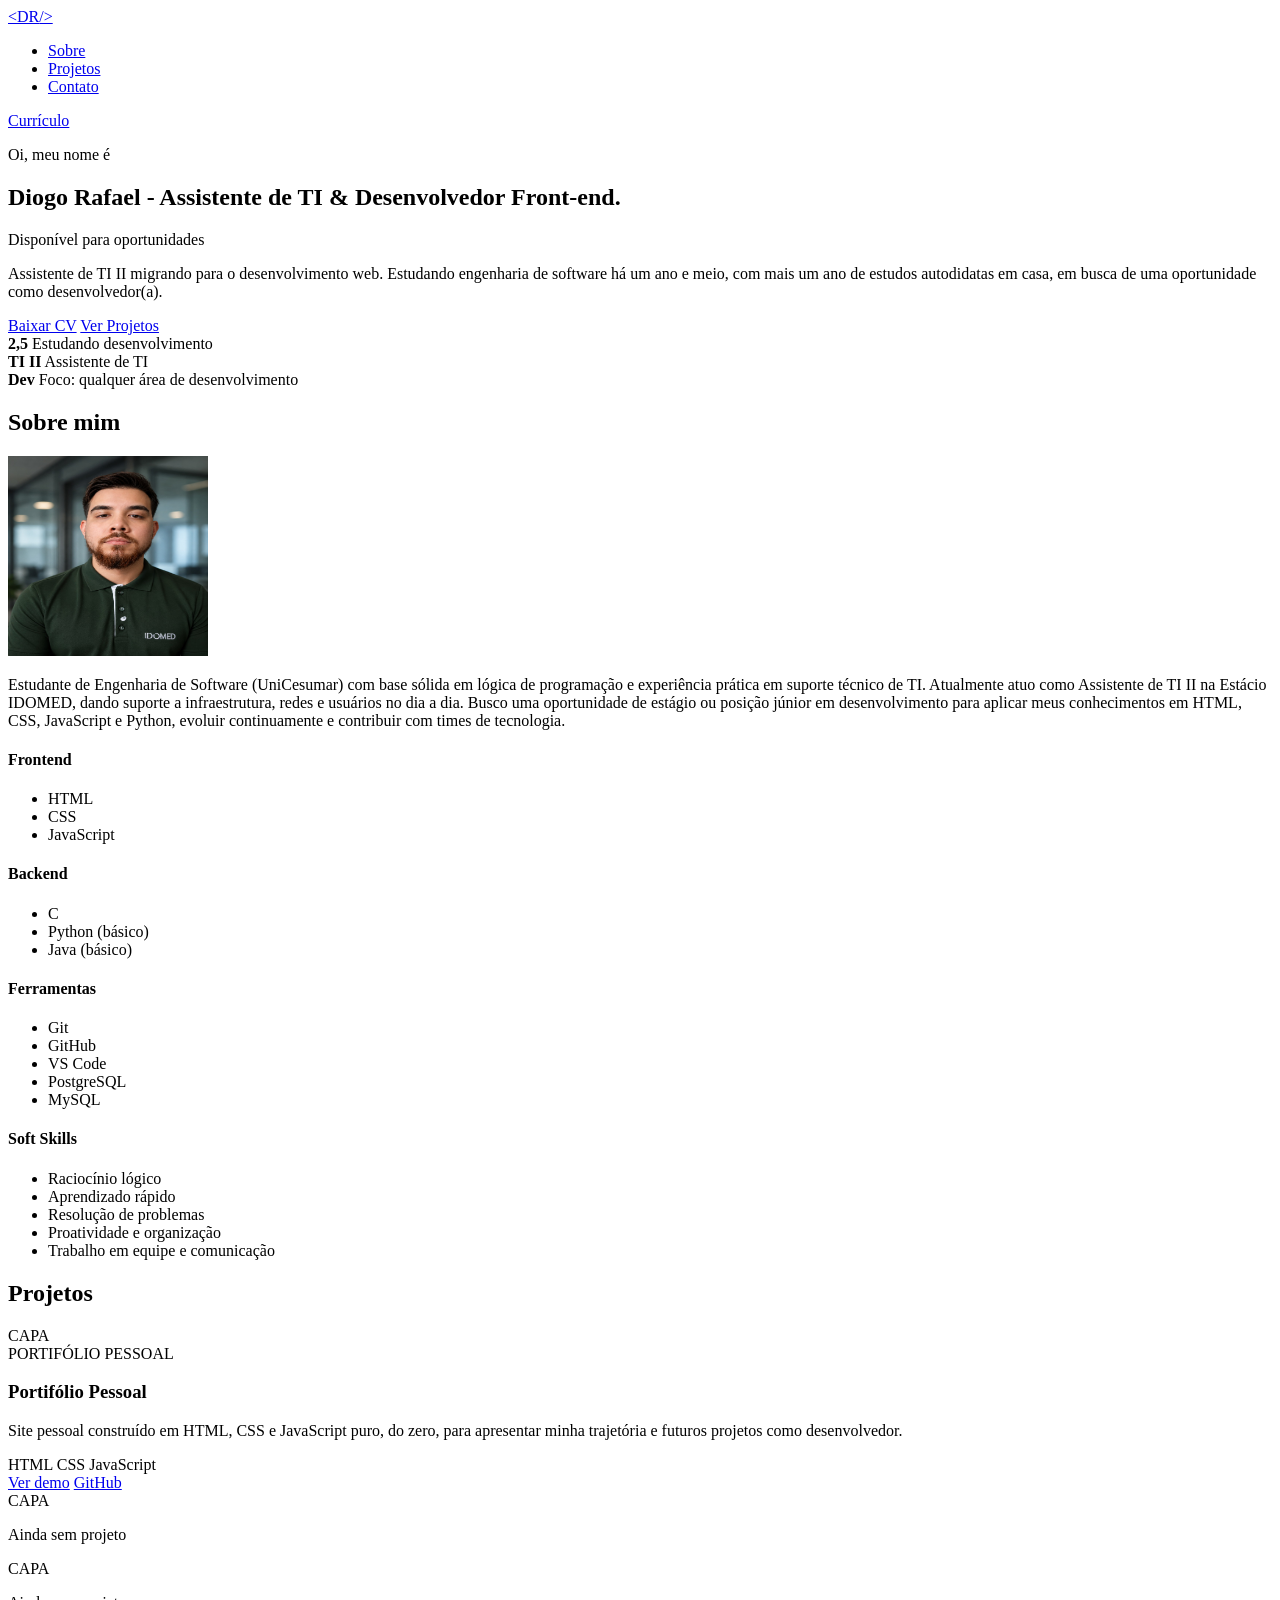
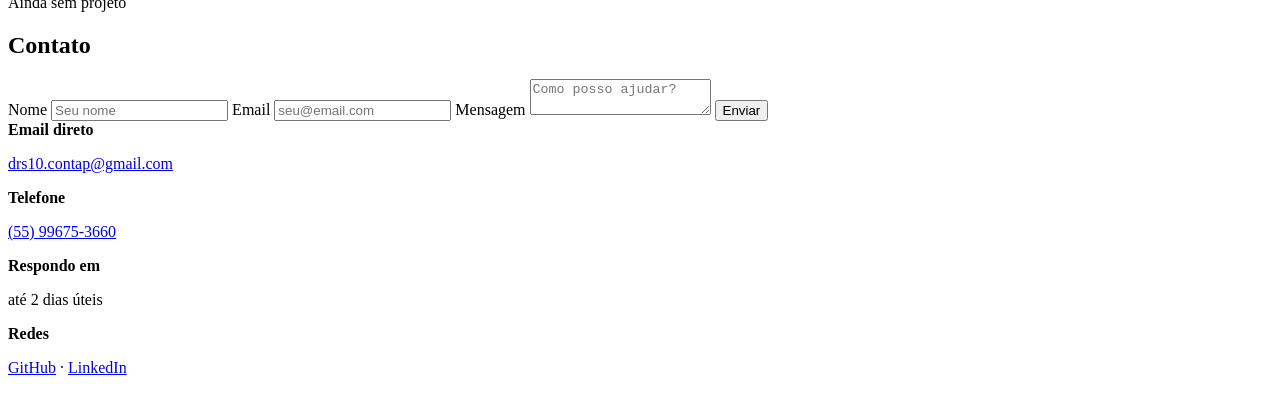
==== index.html @ fa35e6d6 "feat: add contato section" ====
<!doctype html>
<html lang="pt-BR">
  <head>
    <meta charset="UTF-8" />
    <meta name="viewport" content="width=device-width, initial-scale=1.0" />
    <title>Portifólio Pessoal</title>
  </head>
  <body>
    <header>
      <a href="#" class="logo">&lt;DR<span class="logo-accent">/&gt;</span></a>
      <nav>
        <ul>
          <li><a href="#sobre">Sobre</a></li>
          <li><a href="#projetos">Projetos</a></li>
          <li><a href="#contato">Contato</a></li>
        </ul>
      </nav>
      <a href="assets/files/curriculum.pdf" class="btn-cv" download
        >Currículo</a
      >
    </header>
    <section>
      <p class="hero-greeting">Oi, meu nome é</p>
      <h1>Diogo Rafael - Assistente de TI & Desenvolvedor Front-end.</h1>
      <span class="badge">Disponível para oportunidades</span>
      <p>
        Assistente de TI II migrando para o desenvolvimento web. Estudando
        engenharia de software há um ano e meio, com mais um ano de estudos
        autodidatas em casa, em busca de uma oportunidade como desenvolvedor(a).
      </p>
      <a href="assets/files/curriculum.pdf" class="btn-primary" download
        >Baixar CV</a
      >
      <a href="#projetos" class="btn-secondary">Ver Projetos</a>
      <div class="stats-card">
        <div class="stat">
          <strong>2,5</strong>
          <span>Estudando desenvolvimento</span>
        </div>
        <div class="stat">
          <strong>TI II</strong>
          <span>Assistente de TI</span>
        </div>
        <div class="stat">
          <strong>Dev</strong>
          <span>Foco: qualquer área de desenvolvimento</span>
        </div>
      </div>
    </section>
    <section id="sobre">
      <h2>Sobre mim</h2>
      <div class="sobre-intro">
        <img
          src="assets/img/foto-perfil.jpg"
          alt="Foto de Diogo Rafael"
          width="200"
          height="200"
        />
        <p>
          Estudante de Engenharia de Software (UniCesumar) com base sólida em
          lógica de programação e experiência prática em suporte técnico de TI.
          Atualmente atuo como Assistente de TI II na Estácio IDOMED, dando
          suporte a infraestrutura, redes e usuários no dia a dia. Busco uma
          oportunidade de estágio ou posição júnior em desenvolvimento para
          aplicar meus conhecimentos em HTML, CSS, JavaScript e Python, evoluir
          continuamente e contribuir com times de tecnologia.
        </p>
      </div>
      <div class="skills-grid">
        <div class="skills-category">
          <h4>Frontend</h4>
          <ul>
            <li>HTML</li>
            <li>CSS</li>
            <li>JavaScript</li>
          </ul>
        </div>
        <div class="skills-category">
          <h4>Backend</h4>
          <ul>
            <li>C</li>
            <li>Python (básico)</li>
            <li>Java (básico)</li>
          </ul>
        </div>
        <div class="skills-category">
          <h4>Ferramentas</h4>
          <ul>
            <li>Git</li>
            <li>GitHub</li>
            <li>VS Code</li>
            <li>PostgreSQL</li>
            <li>MySQL</li>
          </ul>
        </div>
        <div class="skills-category">
          <h4>Soft Skills</h4>
          <ul>
            <li>Raciocínio lógico</li>
            <li>Aprendizado rápido</li>
            <li>Resolução de problemas</li>
            <li>Proatividade e organização</li>
            <li>Trabalho em equipe e comunicação</li>
          </ul>
        </div>
      </div>
    </section>
    <section id="projetos">
      <h2>Projetos</h2>
      <div class="project-card">
        <div class="project-cover">CAPA</div>
        <span class="project-category">PORTIFÓLIO PESSOAL</span>
        <h3>Portifólio Pessoal</h3>
        <p>
          Site pessoal construído em HTML, CSS e JavaScript puro, do zero, para
          apresentar minha trajetória e futuros projetos como desenvolvedor.
        </p>
        <div class="project-tags">
          <span>HTML</span>
          <span>CSS</span>
          <span>JavaScript</span>
        </div>
        <a href="#" class="btn-demo">Ver demo</a>
        <a
          href="https://github.com/D-Rafael/portifolio"
          target="_blank"
          rel="noopener noreferrer"
          class="btn-github"
          >GitHub</a
        >
      </div>
      <div class="project-card project-card-empty">
        <div class="project-cover">CAPA</div>
        <p>Ainda sem projeto</p>
      </div>
      <div class="project-card project-card-empty">
        <div class="project-cover">CAPA</div>
        <p>Ainda sem projeto</p>
      </div>
    </section>
    <section id="contato">
      <h2>Contato</h2>
      <form>
        <label for="nome">Nome</label>
        <input
          type="text"
          id="nome"
          name="nome"
          placeholder="Seu nome"
          required
        />
        <label for="email">Email</label>
        <input
          type="email"
          id="email"
          name="email"
          placeholder="seu@email.com"
          required
        />
        <label for="mensagem">Mensagem</label>
        <textarea
          name="mensagem"
          id="mensagem"
          placeholder="Como posso ajudar?"
          required
        ></textarea>

        <button type="submit">Enviar</button>
      </form>
      <div class="contact-info">
        <div>
          <strong>Email direto</strong>
          <p>
            <a href="mailto:drs10.contap@gmail.com">drs10.contap@gmail.com</a>
          </p>
        </div>
        <div>
          <strong>Telefone</strong>
          <p><a href="tel:+5555996753660">(55) 99675-3660</a></p>
        </div>
        <div>
          <strong>Respondo em</strong>
          <p>até 2 dias úteis</p>
        </div>
        <div>
          <strong>Redes</strong>
          <p>
            <a
              href="https://github.com/D-Rafael"
              target="_blank"
              rel="noopener noreferrer"
              >GitHub</a
            >
            ·
            <a
              href="https://linkedin.com/in/diogorafaelarbterdasilva"
              target="_blank"
              rel="noopener noreferrer"
              >LinkedIn</a
            >
          </p>
        </div>
      </div>
    </section>
  </body>
</html>
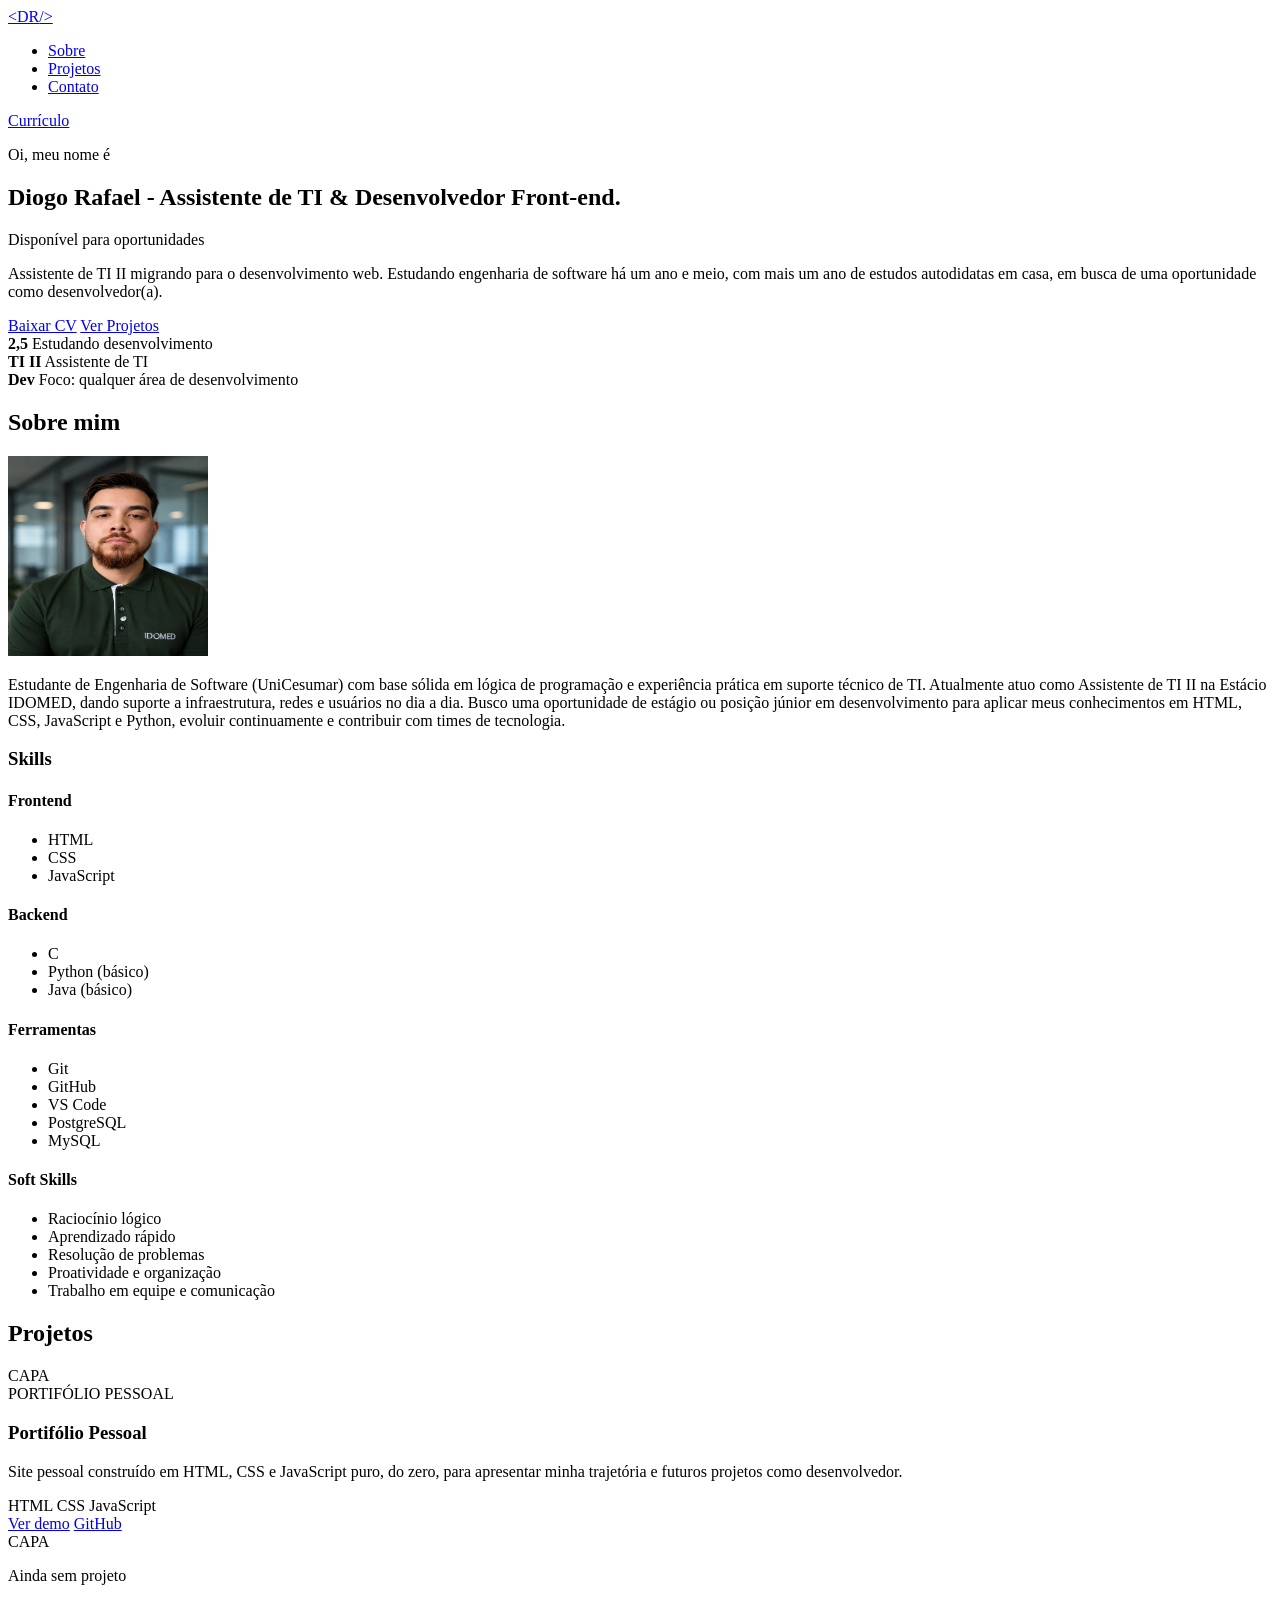
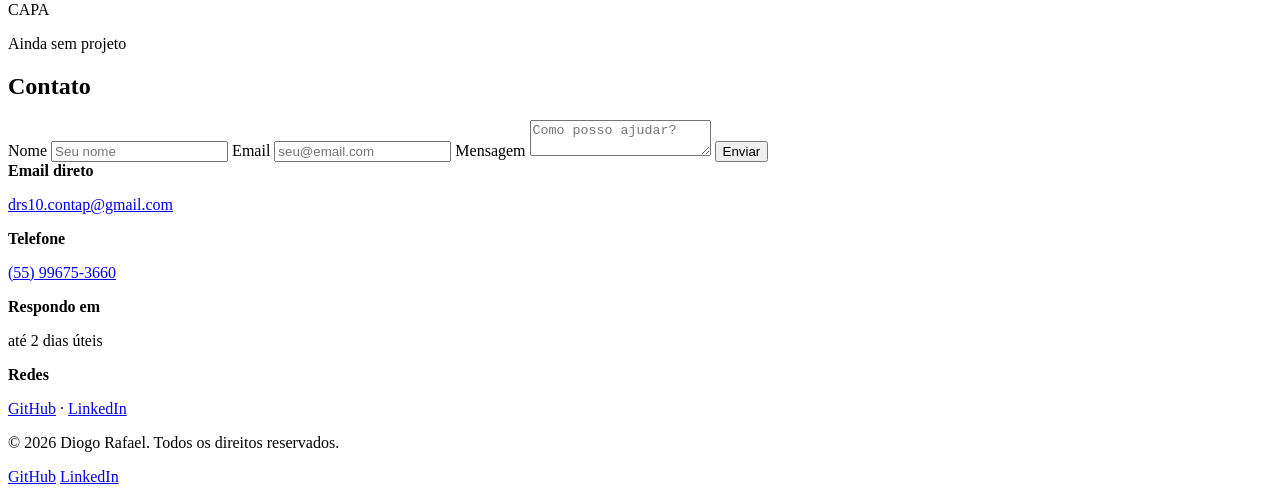
==== commit 3a83182b: "feat: add Estrutura HTML finalizada" ====
--- a/index.html
+++ b/index.html
@@ -66,6 +66,7 @@
           continuamente e contribuir com times de tecnologia.
         </p>
       </div>
+      <h3>Skills</h3>
       <div class="skills-grid">
         <div class="skills-category">
           <h4>Frontend</h4>
@@ -202,5 +203,22 @@
         </div>
       </div>
     </section>
+    <footer>
+      <p>&copy; 2026 Diogo Rafael. Todos os direitos reservados.</p>
+      <div class="footer-links">
+        <a
+          href="https://github.com/D-Rafael"
+          target="_blank"
+          rel="noopener noreferrer"
+          >GitHub</a
+        >
+        <a
+          href="https://linkedin.com/in/diogorafaelarbterdasilva"
+          target="_blank"
+          rel="noopener noreferrer"
+          >LinkedIn</a
+        >
+      </div>
+    </footer>
   </body>
 </html>
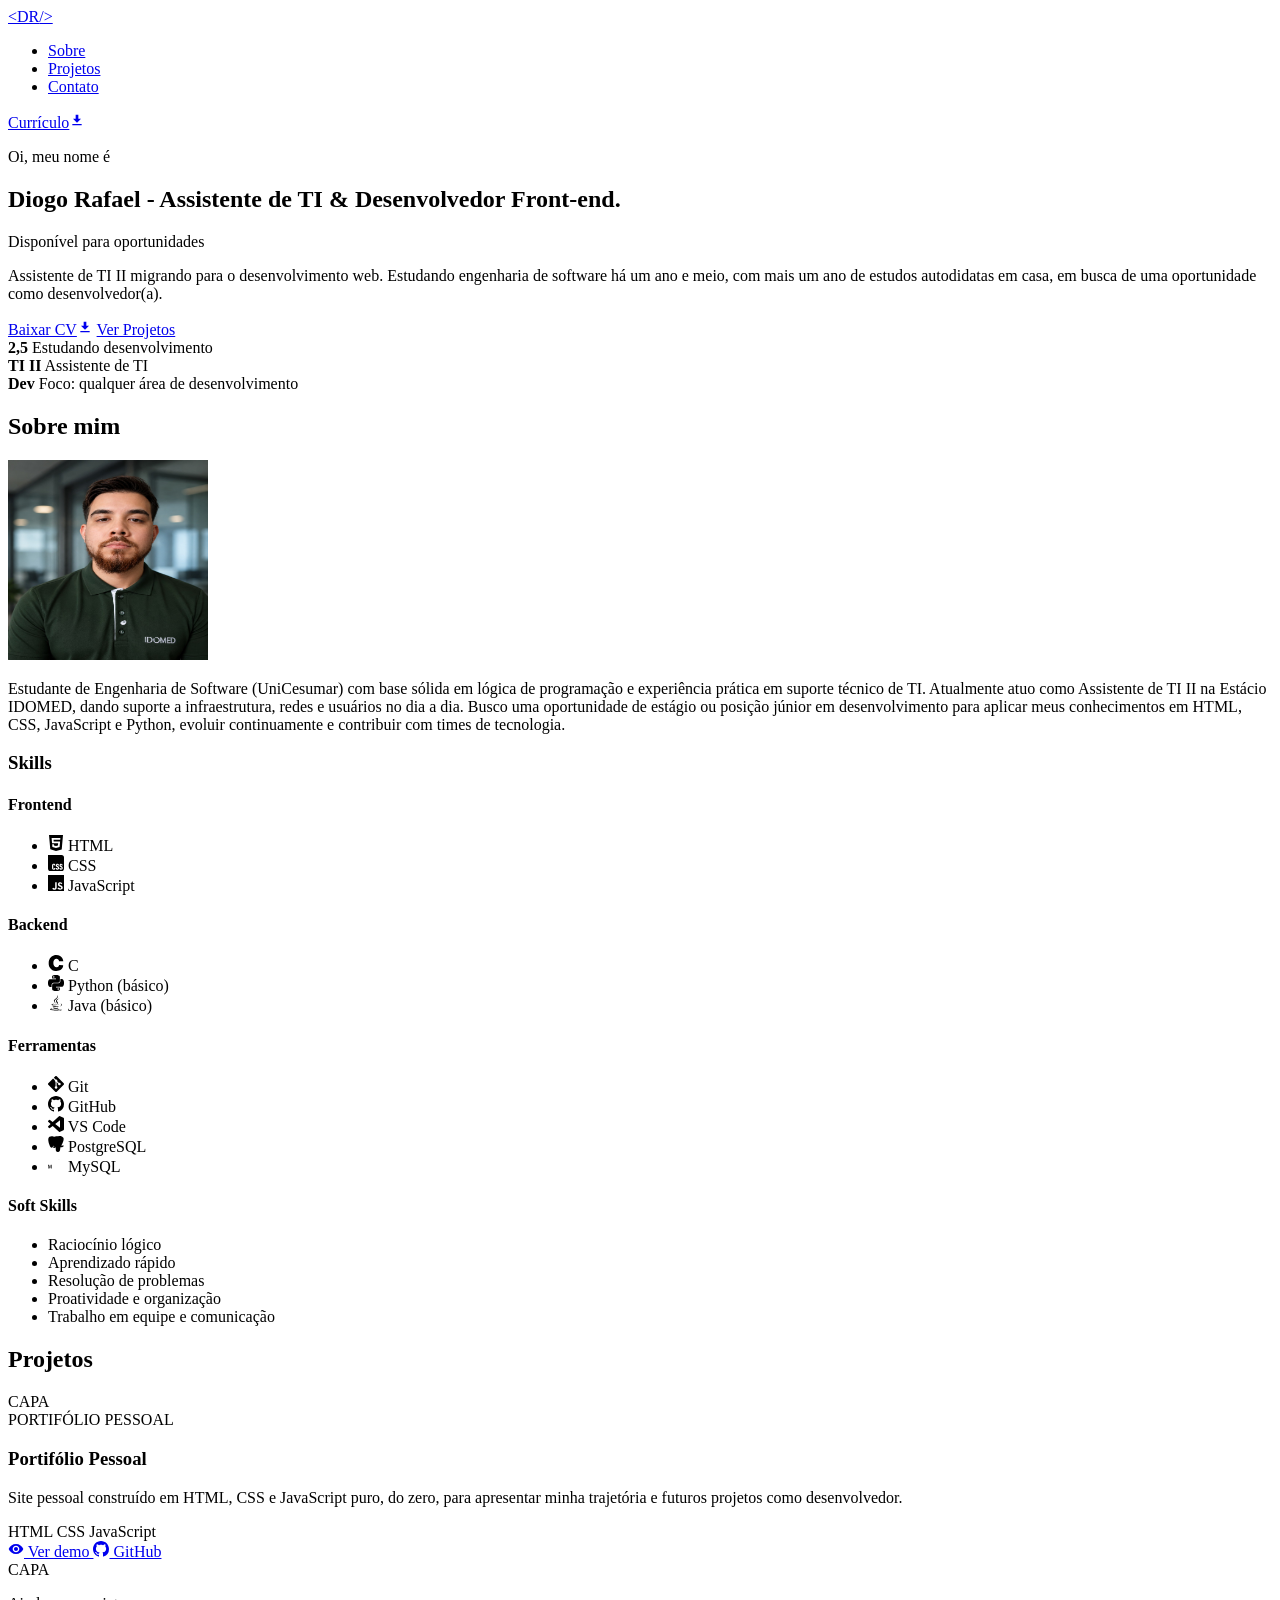
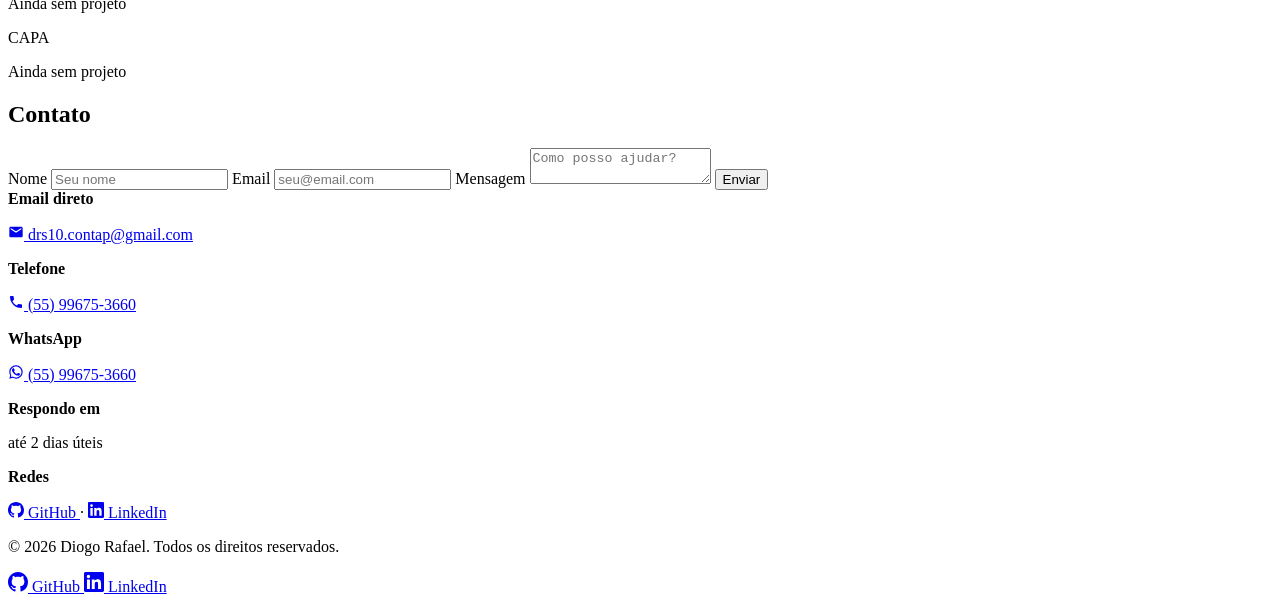
==== commit 8b3d5099: "feat: add Estrutura HTML finalizada 1.0" ====
--- a/index.html
+++ b/index.html
@@ -6,6 +6,94 @@
     <title>Portifólio Pessoal</title>
   </head>
   <body>
+    <svg style="display: none">
+      <symbol id="icon-github" viewBox="0 0 24 24">
+        <path
+          d="M12 0C5.37 0 0 5.37 0 12c0 5.31 3.435 9.795 8.205 11.385.6.105.825-.255.825-.57 0-.285-.015-1.23-.015-2.235-3.015.555-3.795-.735-4.035-1.41-.135-.345-.72-1.41-1.23-1.695-.42-.225-1.02-.78-.015-.795.945-.015 1.62.87 1.845 1.23 1.08 1.815 2.805 1.305 3.495.99.105-.78.42-1.305.765-1.605-2.67-.3-5.46-1.335-5.46-5.925 0-1.305.465-2.385 1.23-3.225-.12-.3-.54-1.53.12-3.18 0 0 1.005-.315 3.3 1.23.96-.27 1.98-.405 3-.405s2.04.135 3 .405c2.295-1.56 3.3-1.23 3.3-1.23.66 1.65.24 2.88.12 3.18.765.84 1.23 1.905 1.23 3.225 0 4.605-2.805 5.625-5.475 5.925.435.375.81 1.095.81 2.22 0 1.605-.015 2.895-.015 3.3 0 .315.225.69.825.57A12.02 12.02 0 0024 12c0-6.63-5.37-12-12-12z"
+        />
+      </symbol>
+      <symbol id="icon-linkedin" viewBox="0 0 24 24">
+        <path
+          d="M20.447 20.452h-3.554v-5.569c0-1.328-.027-3.037-1.852-3.037-1.853 0-2.136 1.445-2.136 2.939v5.667H9.351V9h3.414v1.561h.046c.477-.9 1.637-1.85 3.37-1.85 3.601 0 4.267 2.37 4.267 5.455v6.286zM5.337 7.433a2.062 2.062 0 11.001-4.124 2.062 2.062 0 01-.001 4.124zM7.114 20.452H3.558V9h3.556v11.452zM22.225 0H1.771C.792 0 0 .774 0 1.729v20.542C0 23.227.792 24 1.771 24h20.451C23.2 24 24 23.227 24 22.271V1.729C24 .774 23.2 0 22.222 0h.003z"
+        />
+      </symbol>
+      <symbol id="icon-whatsapp" viewBox="0 0 24 24">
+        <path
+          d="M17.472 14.382c-.297-.149-1.758-.867-2.03-.967-.273-.099-.471-.148-.67.15-.197.297-.767.966-.94 1.164-.173.199-.347.223-.644.075-.297-.15-1.255-.463-2.39-1.475-.883-.788-1.48-1.761-1.653-2.059-.173-.297-.018-.458.13-.606.134-.133.298-.347.446-.52.149-.174.198-.298.298-.497.099-.198.05-.371-.025-.52-.075-.149-.669-1.612-.916-2.207-.242-.579-.487-.5-.669-.51-.173-.008-.371-.01-.57-.01-.198 0-.52.074-.792.372-.272.297-1.04 1.016-1.04 2.479 0 1.462 1.065 2.875 1.213 3.074.149.198 2.096 3.2 5.077 4.487.709.306 1.262.489 1.694.625.712.227 1.36.195 1.871.118.571-.085 1.758-.719 2.006-1.413.248-.694.248-1.289.173-1.413-.074-.124-.272-.198-.57-.347z"
+        />
+        <path
+          d="M12.004 2c-5.523 0-10 4.477-10 10 0 1.762.464 3.417 1.276 4.851L2 22l5.284-1.257A9.958 9.958 0 0012.004 22c5.523 0 10-4.477 10-10s-4.477-10-10-10zm0 18.243c-1.607 0-3.11-.44-4.396-1.208l-.315-.187-3.135.746.79-3.06-.205-.315A8.212 8.212 0 013.76 12c0-4.548 3.696-8.243 8.244-8.243 4.548 0 8.243 3.696 8.243 8.243 0 4.548-3.695 8.243-8.243 8.243z"
+        />
+      </symbol>
+      <symbol id="icon-email" viewBox="0 0 24 24">
+        <path
+          d="M20 4H4c-1.1 0-1.99.9-1.99 2L2 18c0 1.1.9 2 2 2h16c1.1 0 2-.9 2-2V6c0-1.1-.9-2-2-2zm0 4l-8 5-8-5V6l8 5 8-5v2z"
+        />
+      </symbol>
+      <symbol id="icon-phone" viewBox="0 0 24 24">
+        <path
+          d="M6.62 10.79c1.44 2.83 3.76 5.14 6.59 6.59l2.2-2.2c.27-.27.67-.36 1.02-.24 1.12.37 2.33.57 3.57.57.55 0 1 .45 1 1V20c0 .55-.45 1-1 1-9.39 0-17-7.61-17-17 0-.55.45-1 1-1h3.5c.55 0 1 .45 1 1 0 1.25.2 2.45.57 3.57.11.35.03.74-.25 1.02l-2.2 2.2z"
+        />
+      </symbol>
+      <symbol id="icon-html5" viewBox="0 0 24 24">
+        <path
+          d="M1.5 0h21l-1.91 21.563L11.977 24l-8.564-2.438L1.5 0zm7.031 9.75l-.232-2.718 10.059.003.23-2.622L5.412 4.41l.698 8.01h9.126l-.326 3.426-2.91.804-2.955-.81-.188-2.11H6.248l.33 4.171L12 19.351l5.379-1.443.744-8.157H8.531z"
+        />
+      </symbol>
+      <symbol id="icon-css" viewBox="0 0 24 24">
+        <path
+          d="M0 0v20.16A3.84 3.84 0 0 0 3.84 24h16.32A3.84 3.84 0 0 0 24 20.16V3.84A3.84 3.84 0 0 0 20.16 0Zm14.256 13.08c1.56 0 2.28 1.08 2.304 2.64h-1.608c.024-.288-.048-.6-.144-.84-.096-.192-.288-.264-.552-.264-.456 0-.696.264-.696.84-.024.576.288.888.768 1.08.72.288 1.608.744 1.92 1.296q.432.648.432 1.656c0 1.608-.912 2.592-2.496 2.592-1.656 0-2.4-1.032-2.424-2.688h1.68c0 .792.264 1.176.792 1.176.264 0 .456-.072.552-.24.192-.312.24-1.176-.048-1.512-.312-.408-.912-.6-1.32-.816q-.828-.396-1.224-.936c-.24-.36-.36-.888-.36-1.536 0-1.44.936-2.472 2.424-2.448m5.4 0c1.584 0 2.304 1.08 2.328 2.64h-1.608c0-.288-.048-.6-.168-.84-.096-.192-.264-.264-.528-.264-.48 0-.72.264-.72.84s.288.888.792 1.08c.696.288 1.608.744 1.92 1.296.264.432.408.984.408 1.656.024 1.608-.888 2.592-2.472 2.592-1.68 0-2.424-1.056-2.448-2.688h1.68c0 .744.264 1.176.792 1.176.264 0 .456-.072.552-.24.216-.312.264-1.176-.048-1.512-.288-.408-.888-.6-1.32-.816-.552-.264-.96-.576-1.2-.936s-.36-.888-.36-1.536c-.024-1.44.912-2.472 2.4-2.448m-11.031.018c.711-.006 1.419.198 1.839.63.432.432.672 1.128.648 1.992H9.336c.024-.456-.096-.792-.432-.96-.312-.144-.768-.048-.888.24-.12.264-.192.576-.168.864v3.504c0 .744.264 1.128.768 1.128a.65.65 0 0 0 .552-.264c.168-.24.192-.552.168-.84h1.776c.096 1.632-.984 2.712-2.568 2.688-1.536 0-2.496-.864-2.472-2.472v-4.032c0-.816.24-1.44.696-1.848.432-.408 1.146-.624 1.857-.63"
+        />
+      </symbol>
+      <symbol id="icon-javascript" viewBox="0 0 24 24">
+        <path
+          d="M0 0h24v24H0V0zm22.034 18.276c-.175-1.095-.888-2.015-3.003-2.873-.736-.345-1.554-.585-1.797-1.14-.091-.33-.105-.51-.046-.705.15-.646.915-.84 1.515-.66.39.12.75.42.976.9 1.034-.676 1.034-.676 1.755-1.125-.27-.42-.404-.601-.586-.78-.63-.705-1.469-1.065-2.834-1.034l-.705.089c-.676.165-1.32.525-1.71 1.005-1.14 1.291-.811 3.541.569 4.471 1.365 1.02 3.361 1.244 3.616 2.205.24 1.17-.87 1.545-1.966 1.41-.811-.18-1.26-.586-1.755-1.336l-1.83 1.051c.21.48.45.689.81 1.109 1.74 1.756 6.09 1.666 6.871-1.004.029-.09.24-.705.074-1.65l.046.067zm-8.983-7.245h-2.248c0 1.938-.009 3.864-.009 5.805 0 1.232.063 2.363-.138 2.711-.33.689-1.18.601-1.566.48-.396-.196-.597-.466-.83-.855-.063-.105-.11-.196-.127-.196l-1.825 1.125c.305.63.75 1.172 1.324 1.517.855.51 2.004.675 3.207.405.783-.226 1.458-.691 1.811-1.411.51-.93.402-2.07.397-3.346.012-2.054 0-4.109 0-6.179l.004-.056z"
+        />
+      </symbol>
+      <symbol id="icon-python" viewBox="0 0 24 24">
+        <path
+          d="M14.25.18l.9.2.73.26.59.3.45.32.34.34.25.34.16.33.1.3.04.26.02.2-.01.13V8.5l-.05.63-.13.55-.21.46-.26.38-.3.31-.33.25-.35.19-.35.14-.33.1-.3.07-.26.04-.21.02H8.77l-.69.05-.59.14-.5.22-.41.27-.33.32-.27.35-.2.36-.15.37-.1.35-.07.32-.04.27-.02.21v3.06H3.17l-.21-.03-.28-.07-.32-.12-.35-.18-.36-.26-.36-.36-.35-.46-.32-.59-.28-.73-.21-.88-.14-1.05-.05-1.23.06-1.22.16-1.04.24-.87.32-.71.36-.57.4-.44.42-.33.42-.24.4-.16.36-.1.32-.05.24-.01h.16l.06.01h8.16v-.83H6.18l-.01-2.75-.02-.37.05-.34.11-.31.17-.28.25-.26.31-.23.38-.2.44-.18.51-.15.58-.12.64-.1.71-.06.77-.04.84-.02 1.27.05zm-6.3 1.98l-.23.33-.08.41.08.41.23.34.33.22.41.09.41-.09.33-.22.23-.34.08-.41-.08-.41-.23-.33-.33-.22-.41-.09-.41.09zm13.09 3.95l.28.06.32.12.35.18.36.27.36.35.35.47.32.59.28.73.21.88.14 1.04.05 1.23-.06 1.23-.16 1.04-.24.86-.32.71-.36.57-.4.45-.42.33-.42.24-.4.16-.36.09-.32.05-.24.02-.16-.01h-8.22v.82h5.84l.01 2.76.02.36-.05.34-.11.31-.17.29-.25.25-.31.24-.38.2-.44.17-.51.15-.58.13-.64.09-.71.07-.77.04-.84.01-1.27-.04-1.07-.14-.9-.2-.73-.25-.59-.3-.45-.33-.34-.34-.25-.34-.16-.33-.1-.3-.04-.25-.02-.2.01-.13v-5.34l.05-.64.13-.54.21-.46.26-.38.3-.32.33-.24.35-.2.35-.14.33-.1.3-.06.26-.04.21-.02.13-.01h5.84l.69-.05.59-.14.5-.21.41-.28.33-.32.27-.35.2-.36.15-.36.1-.35.07-.32.04-.28.02-.21V6.07h2.09l.14.01zm-6.47 14.25l-.23.33-.08.41.08.41.23.33.33.23.41.08.41-.08.33-.23.23-.33.08-.41-.08-.41-.23-.33-.33-.23-.41-.08-.41.08z"
+        />
+      </symbol>
+      <symbol id="icon-java" viewBox="0 0 24 24">
+        <path
+          d="M8.851 18.56s-.917.534.653.714c1.902.218 2.874.187 4.969-.211 0 0 .552.346 1.321.646-4.699 2.013-10.633-.118-6.943-1.149M8.276 15.933s-1.028.761.542.924c2.032.209 3.636.227 6.413-.308 0 0 .384.389.987.602-5.679 1.661-12.007.13-7.942-1.218M13.116 11.475c1.158 1.333-.304 2.533-.304 2.533s2.939-1.518 1.589-3.418c-1.261-1.772-2.228-2.652 3.007-5.688 0-.001-8.216 2.051-4.292 6.573M19.33 20.504s.679.559-.747.991c-2.712.822-11.288 1.069-13.669.033-.856-.373.75-.89 1.254-.998.527-.114.828-.093.828-.093-.953-.671-6.156 1.317-2.643 1.887 9.58 1.553 17.462-.7 14.977-1.82M9.292 13.21s-4.362 1.036-1.544 1.412c1.189.159 3.561.123 5.77-.062 1.806-.152 3.618-.477 3.618-.477s-.637.272-1.098.587c-4.429 1.165-12.986.623-10.522-.568 2.082-1.006 3.776-.892 3.776-.892M17.116 17.584c4.503-2.34 2.421-4.589.968-4.285-.355.074-.515.138-.515.138s.132-.207.385-.297c2.875-1.011 5.086 2.981-.928 4.562 0-.001.07-.062.09-.118M14.401 0s2.494 2.494-2.365 6.33c-3.896 3.077-.888 4.832-.001 6.836-2.274-2.053-3.943-3.858-2.824-5.539 1.644-2.469 6.197-3.665 5.19-7.627M9.734 23.924c4.322.277 10.959-.153 11.116-2.198 0 0-.302.775-3.572 1.391-3.688.694-8.239.613-10.937.168 0-.001.553.457 3.393.639"
+        />
+      </symbol>
+      <symbol id="icon-c" viewBox="0 0 24 24">
+        <path
+          d="M16.5921 9.1962s-.354-3.298-3.627-3.39c-3.2741-.09-4.9552 2.474-4.9552 6.14 0 3.6651 1.858 6.5972 5.0451 6.5972 3.184 0 3.5381-3.665 3.5381-3.665l6.1041.365s.36 3.31-2.196 5.836c-2.552 2.5241-5.6901 2.9371-7.8762 2.9201-2.19-.017-5.2261.034-8.1602-2.97-2.938-3.0101-3.436-5.9302-3.436-8.8002 0-2.8701.556-6.6702 4.047-9.5502C7.444.72 9.849 0 12.254 0c10.0422 0 10.7172 9.2602 10.7172 9.2602z"
+        />
+      </symbol>
+      <symbol id="icon-git" viewBox="0 0 24 24">
+        <path
+          d="M13.09 23.549a1.54 1.54 0 0 1-2.18 0L.451 13.089a1.54 1.54 0 0 1 0-2.179l7.191-7.19 2.733 2.733a1.85 1.85 0 0 0 .964 2.326v6.66a1.849 1.849 0 1 0 1.54 0V8.957l2.508 2.508a1.85 1.85 0 1 0 1.09-1.09l-2.634-2.634a1.85 1.85 0 0 0-2.378-2.377L8.73 2.63 10.91.451a1.54 1.54 0 0 1 2.179 0l10.459 10.46a1.54 1.54 0 0 1 0 2.179z"
+        />
+      </symbol>
+      <symbol id="icon-postgresql" viewBox="0 0 24 24">
+        <path
+          d="M23.5594 14.7228a.5269.5269 0 0 0-.0563-.1191c-.139-.2632-.4768-.3418-1.0074-.2321-1.6533.3411-2.2935.1312-2.5256-.0191 1.342-2.0482 2.445-4.522 3.0411-6.8297.2714-1.0507.7982-3.5237.1222-4.7316a1.5641 1.5641 0 0 0-.1509-.235C21.6931.9086 19.8007.0248 17.5099.0005c-1.4947-.0158-2.7705.3461-3.1161.4794a9.449 9.449 0 0 0-.5159-.0816 8.044 8.044 0 0 0-1.3114-.1278c-1.1822-.0184-2.2038.2642-3.0498.8406-.8573-.3211-4.7888-1.645-7.2219.0788C.9359 2.1526.3086 3.8733.4302 6.3043c.0409.818.5069 3.334 1.2423 5.7436.4598 1.5065.9387 2.7019 1.4334 3.582.553.9942 1.1259 1.5933 1.7143 1.7895.4474.1491 1.1327.1441 1.8581-.7279.8012-.9635 1.5903-1.8258 1.9446-2.2069.4351.2355.9064.3625 1.39.3772a.0569.0569 0 0 0 .0004.0041 11.0312 11.0312 0 0 0-.2472.3054c-.3389.4302-.4094.5197-1.5002.7443-.3102.064-1.1344.2339-1.1464.8115-.0025.1224.0329.2309.0919.3268.2269.4231.9216.6097 1.015.6331 1.3345.3335 2.5044.092 3.3714-.6787-.017 2.231.0775 4.4174.3454 5.0874.2212.5529.7618 1.9045 2.4692 1.9043.2505 0 .5263-.0291.8296-.0941 1.7819-.3821 2.5557-1.1696 2.855-2.9059.1503-.8707.4016-2.8753.5388-4.1012.0169-.0703.0357-.1207.057-.1362.0007-.0005.0697-.0471.4272.0307a.3673.3673 0 0 0 .0443.0068l.2539.0223.0149.001c.8468.0384 1.9114-.1426 2.5312-.4308.6438-.2988 1.8057-1.0323 1.5951-1.6698z"
+        />
+      </symbol>
+      <symbol id="icon-mysql" viewBox="0 0 24 24">
+        <path
+          d="M16.405 5.501c-.115 0-.193.014-.274.033v.013h.014c.054.104.146.18.214.273.054.107.1.214.154.32l.014-.015c.094-.066.14-.172.14-.333-.04-.047-.046-.094-.08-.14-.04-.067-.126-.1-.18-.153zM5.77 18.695h-.927a50.854 50.854 0 00-.27-4.41h-.008l-1.41 4.41H2.45l-1.4-4.41h-.01a72.892 72.892 0 00-.195 4.41H0c.055-1.966.192-3.81.41-5.53h1.15l1.335 4.064h.008l1.347-4.064h1.095c.242 2.015.384 3.86.428 5.53z"
+        />
+      </symbol>
+      <symbol id="icon-vscode" viewBox="0 0 24 24">
+        <path
+          d="M23.15 2.587L18.21.21a1.494 1.494 0 0 0-1.705.29l-9.46 8.63-4.12-3.128a.999.999 0 0 0-1.276.057L.327 7.261A1 1 0 0 0 .326 8.74L3.899 12 .326 15.26a1 1 0 0 0 .001 1.479L1.65 17.94a.999.999 0 0 0 1.276.057l4.12-3.128 9.46 8.63a1.492 1.492 0 0 0 1.704.29l4.942-2.377A1.5 1.5 0 0 0 24 20.06V3.939a1.5 1.5 0 0 0-.85-1.352zm-5.146 14.861L10.826 12l7.178-5.448v10.896z"
+        />
+      </symbol>
+      <symbol id="icon-download" viewBox="0 0 24 24">
+        <path d="M12 16l-6-6h4V4h4v6h4l-6 6zm-7 2h14v2H5v-2z" />
+      </symbol>
+      <symbol id="icon-eye" viewBox="0 0 24 24">
+        <path
+          d="M12 4.5C7 4.5 2.73 7.61 1 12c1.73 4.39 6 7.5 11 7.5s9.27-3.11 11-7.5c-1.73-4.39-6-7.5-11-7.5zM12 17c-2.76 0-5-2.24-5-5s2.24-5 5-5 5 2.24 5 5-2.24 5-5 5zm0-8c-1.66 0-3 1.34-3 3s1.34 3 3 3 3-1.34 3-3-1.34-3-3-3z"
+        />
+      </symbol>
+    </svg>
     <header>
       <a href="#" class="logo">&lt;DR<span class="logo-accent">/&gt;</span></a>
       <nav>
@@ -16,8 +104,15 @@
         </ul>
       </nav>
       <a href="assets/files/curriculum.pdf" class="btn-cv" download
-        >Currículo</a
-      >
+        >Currículo<svg
+          class="icon"
+          width="16"
+          height="16"
+          fill="currentColor"
+          aria-hidden="true"
+        >
+          <use href="#icon-download"></use></svg
+      ></a>
     </header>
     <section>
       <p class="hero-greeting">Oi, meu nome é</p>
@@ -29,8 +124,15 @@
         autodidatas em casa, em busca de uma oportunidade como desenvolvedor(a).
       </p>
       <a href="assets/files/curriculum.pdf" class="btn-primary" download
-        >Baixar CV</a
-      >
+        >Baixar CV<svg
+          class="icon"
+          width="16"
+          height="16"
+          fill="currentColor"
+          aria-hidden="true"
+        >
+          <use href="#icon-download"></use></svg
+      ></a>
       <a href="#projetos" class="btn-secondary">Ver Projetos</a>
       <div class="stats-card">
         <div class="stat">
@@ -71,27 +173,148 @@
         <div class="skills-category">
           <h4>Frontend</h4>
           <ul>
-            <li>HTML</li>
-            <li>CSS</li>
-            <li>JavaScript</li>
+            <li>
+              <svg
+                class="icon"
+                width="16"
+                height="16"
+                fill="currentColor"
+                aria-hidden="true"
+              >
+                <use href="#icon-html5"></use>
+              </svg>
+              HTML
+            </li>
+            <li>
+              <svg
+                class="icon"
+                width="16"
+                height="16"
+                fill="currentColor"
+                aria-hidden="true"
+              >
+                <use href="#icon-css"></use>
+              </svg>
+              CSS
+            </li>
+            <li>
+              <svg
+                class="icon"
+                width="16"
+                height="16"
+                fill="currentColor"
+                aria-hidden="true"
+              >
+                <use href="#icon-javascript"></use>
+              </svg>
+              JavaScript
+            </li>
           </ul>
         </div>
         <div class="skills-category">
           <h4>Backend</h4>
           <ul>
-            <li>C</li>
-            <li>Python (básico)</li>
-            <li>Java (básico)</li>
+            <li>
+              <svg
+                class="icon"
+                width="16"
+                height="16"
+                fill="currentColor"
+                aria-hidden="true"
+              >
+                <use href="#icon-c"></use>
+              </svg>
+              C
+            </li>
+            <li>
+              <svg
+                class="icon"
+                width="16"
+                height="16"
+                fill="currentColor"
+                aria-hidden="true"
+              >
+                <use href="#icon-python"></use>
+              </svg>
+              Python (básico)
+            </li>
+            <li>
+              <svg
+                class="icon"
+                width="16"
+                height="16"
+                fill="currentColor"
+                aria-hidden="true"
+              >
+                <use href="#icon-java"></use>
+              </svg>
+              Java (básico)
+            </li>
           </ul>
         </div>
         <div class="skills-category">
           <h4>Ferramentas</h4>
           <ul>
-            <li>Git</li>
-            <li>GitHub</li>
-            <li>VS Code</li>
-            <li>PostgreSQL</li>
-            <li>MySQL</li>
+            <li>
+              <svg
+                class="icon"
+                width="16"
+                height="16"
+                fill="currentColor"
+                aria-hidden="true"
+              >
+                <use href="#icon-git"></use>
+              </svg>
+              Git
+            </li>
+            <li>
+              <svg
+                class="icon"
+                width="16"
+                height="16"
+                fill="currentColor"
+                aria-hidden="true"
+              >
+                <use href="#icon-github"></use>
+              </svg>
+              GitHub
+            </li>
+            <li>
+              <svg
+                class="icon"
+                width="16"
+                height="16"
+                fill="currentColor"
+                aria-hidden="true"
+              >
+                <use href="#icon-vscode"></use>
+              </svg>
+              VS Code
+            </li>
+            <li>
+              <svg
+                class="icon"
+                width="16"
+                height="16"
+                fill="currentColor"
+                aria-hidden="true"
+              >
+                <use href="#icon-postgresql"></use>
+              </svg>
+              PostgreSQL
+            </li>
+            <li>
+              <svg
+                class="icon"
+                width="16"
+                height="16"
+                fill="currentColor"
+                aria-hidden="true"
+              >
+                <use href="#icon-mysql"></use>
+              </svg>
+              MySQL
+            </li>
           </ul>
         </div>
         <div class="skills-category">
@@ -121,14 +344,35 @@
           <span>CSS</span>
           <span>JavaScript</span>
         </div>
-        <a href="#" class="btn-demo">Ver demo</a>
+        <a href="#" class="btn-demo">
+          <svg
+            class="icon"
+            width="16"
+            height="16"
+            fill="currentColor"
+            aria-hidden="true"
+          >
+            <use href="#icon-eye"></use>
+          </svg>
+          Ver demo
+        </a>
         <a
           href="https://github.com/D-Rafael/portifolio"
           target="_blank"
           rel="noopener noreferrer"
           class="btn-github"
-          >GitHub</a
         >
+          <svg
+            class="icon"
+            width="16"
+            height="16"
+            fill="currentColor"
+            aria-hidden="true"
+          >
+            <use href="#icon-github"></use>
+          </svg>
+          GitHub
+        </a>
       </div>
       <div class="project-card project-card-empty">
         <div class="project-cover">CAPA</div>
@@ -172,12 +416,57 @@
         <div>
           <strong>Email direto</strong>
           <p>
-            <a href="mailto:drs10.contap@gmail.com">drs10.contap@gmail.com</a>
+            <a href="mailto:drs10.contap@gmail.com">
+              <svg
+                class="icon"
+                width="16"
+                height="16"
+                fill="currentColor"
+                aria-hidden="true"
+              >
+                <use href="#icon-email"></use>
+              </svg>
+              drs10.contap@gmail.com
+            </a>
           </p>
         </div>
         <div>
           <strong>Telefone</strong>
-          <p><a href="tel:+5555996753660">(55) 99675-3660</a></p>
+          <p>
+            <a href="tel:+5555996753660">
+              <svg
+                class="icon"
+                width="16"
+                height="16"
+                fill="currentColor"
+                aria-hidden="true"
+              >
+                <use href="#icon-phone"></use>
+              </svg>
+              (55) 99675-3660
+            </a>
+          </p>
+        </div>
+        <div>
+          <strong>WhatsApp</strong>
+          <p>
+            <a
+              href="https://wa.me/5555996753660"
+              target="_blank"
+              rel="noopener noreferrer"
+            >
+              <svg
+                class="icon"
+                width="16"
+                height="16"
+                fill="currentColor"
+                aria-hidden="true"
+              >
+                <use href="#icon-whatsapp"></use>
+              </svg>
+              (55) 99675-3660
+            </a>
+          </p>
         </div>
         <div>
           <strong>Respondo em</strong>
@@ -190,15 +479,35 @@
               href="https://github.com/D-Rafael"
               target="_blank"
               rel="noopener noreferrer"
-              >GitHub</a
             >
+              <svg
+                class="icon"
+                width="16"
+                height="16"
+                fill="currentColor"
+                aria-hidden="true"
+              >
+                <use href="#icon-github"></use>
+              </svg>
+              GitHub
+            </a>
             ·
             <a
               href="https://linkedin.com/in/diogorafaelarbterdasilva"
               target="_blank"
               rel="noopener noreferrer"
-              >LinkedIn</a
             >
+              <svg
+                class="icon"
+                width="16"
+                height="16"
+                fill="currentColor"
+                aria-hidden="true"
+              >
+                <use href="#icon-linkedin"></use>
+              </svg>
+              LinkedIn
+            </a>
           </p>
         </div>
       </div>
@@ -210,14 +519,34 @@
           href="https://github.com/D-Rafael"
           target="_blank"
           rel="noopener noreferrer"
-          >GitHub</a
         >
+          <svg
+            class="icon"
+            width="20"
+            height="20"
+            fill="currentColor"
+            aria-hidden="true"
+          >
+            <use href="#icon-github"></use>
+          </svg>
+          GitHub
+        </a>
         <a
           href="https://linkedin.com/in/diogorafaelarbterdasilva"
           target="_blank"
           rel="noopener noreferrer"
-          >LinkedIn</a
         >
+          <svg
+            class="icon"
+            width="20"
+            height="20"
+            fill="currentColor"
+            aria-hidden="true"
+          >
+            <use href="#icon-linkedin"></use>
+          </svg>
+          LinkedIn
+        </a>
       </div>
     </footer>
   </body>
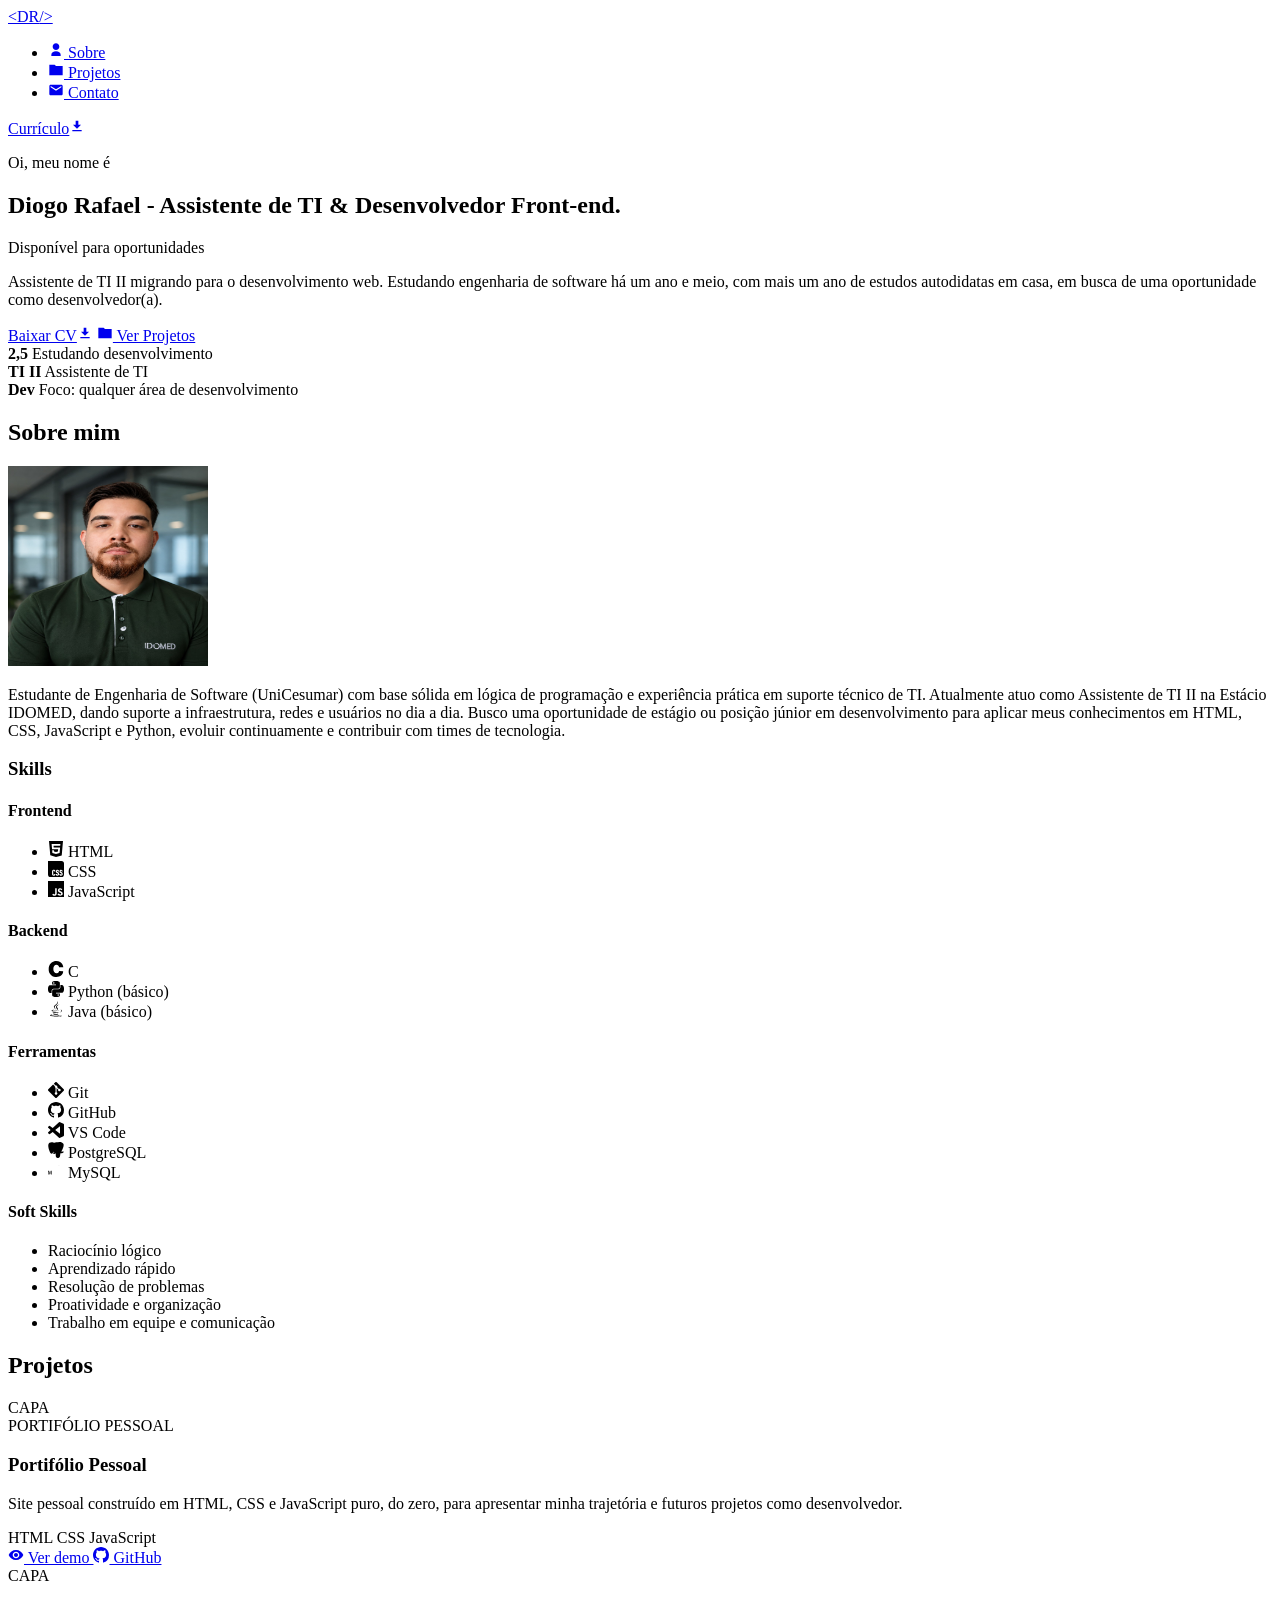
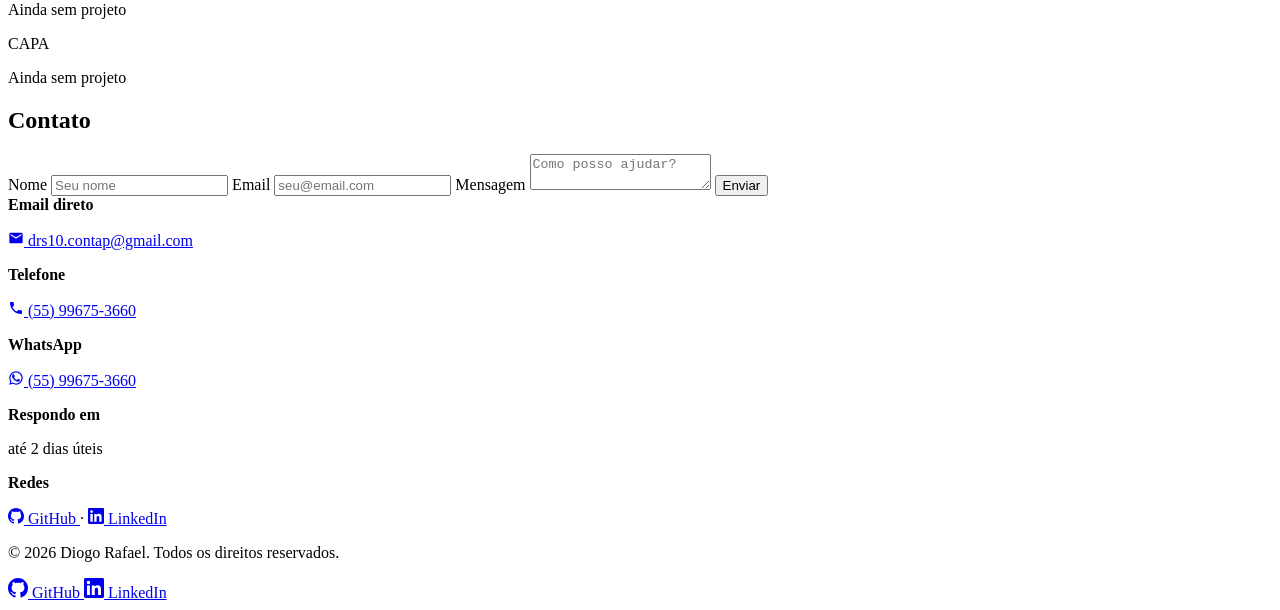
==== commit d1a5fc08: "feat: add icons to nav and hero cta" ====
--- a/index.html
+++ b/index.html
@@ -93,14 +93,61 @@
           d="M12 4.5C7 4.5 2.73 7.61 1 12c1.73 4.39 6 7.5 11 7.5s9.27-3.11 11-7.5c-1.73-4.39-6-7.5-11-7.5zM12 17c-2.76 0-5-2.24-5-5s2.24-5 5-5 5 2.24 5 5-2.24 5-5 5zm0-8c-1.66 0-3 1.34-3 3s1.34 3 3 3 3-1.34 3-3-1.34-3-3-3z"
         />
       </symbol>
+      <symbol id="icon-user" viewBox="0 0 24 24">
+        <path
+          d="M12 12c2.761 0 5-2.239 5-5s-2.239-5-5-5-5 2.239-5 5 2.239 5 5 5zm0 2c-3.866 0-7 2.239-7 5v2h14v-2c0-2.761-3.134-5-7-5z"
+        />
+      </symbol>
+      <symbol id="icon-folder" viewBox="0 0 24 24">
+        <path d="M10 4H2v16h20V6H12l-2-2z" />
+      </symbol>
     </svg>
     <header>
       <a href="#" class="logo">&lt;DR<span class="logo-accent">/&gt;</span></a>
       <nav>
         <ul>
-          <li><a href="#sobre">Sobre</a></li>
-          <li><a href="#projetos">Projetos</a></li>
-          <li><a href="#contato">Contato</a></li>
+          <li>
+            <a href="#sobre">
+              <svg
+                class="icon"
+                width="16"
+                height="16"
+                fill="currentColor"
+                aria-hidden="true"
+              >
+                <use href="#icon-user"></use>
+              </svg>
+              Sobre
+            </a>
+          </li>
+          <li>
+            <a href="#projetos">
+              <svg
+                class="icon"
+                width="16"
+                height="16"
+                fill="currentColor"
+                aria-hidden="true"
+              >
+                <use href="#icon-folder"></use>
+              </svg>
+              Projetos
+            </a>
+          </li>
+          <li>
+            <a href="#contato">
+              <svg
+                class="icon"
+                width="16"
+                height="16"
+                fill="currentColor"
+                aria-hidden="true"
+              >
+                <use href="#icon-email"></use>
+              </svg>
+              Contato
+            </a>
+          </li>
         </ul>
       </nav>
       <a href="assets/files/curriculum.pdf" class="btn-cv" download
@@ -133,7 +180,18 @@
         >
           <use href="#icon-download"></use></svg
       ></a>
-      <a href="#projetos" class="btn-secondary">Ver Projetos</a>
+      <a href="#projetos" class="btn-secondary">
+        <svg
+          class="icon"
+          width="16"
+          height="16"
+          fill="currentColor"
+          aria-hidden="true"
+        >
+          <use href="#icon-folder"></use>
+        </svg>
+        Ver Projetos
+      </a>
       <div class="stats-card">
         <div class="stat">
           <strong>2,5</strong>
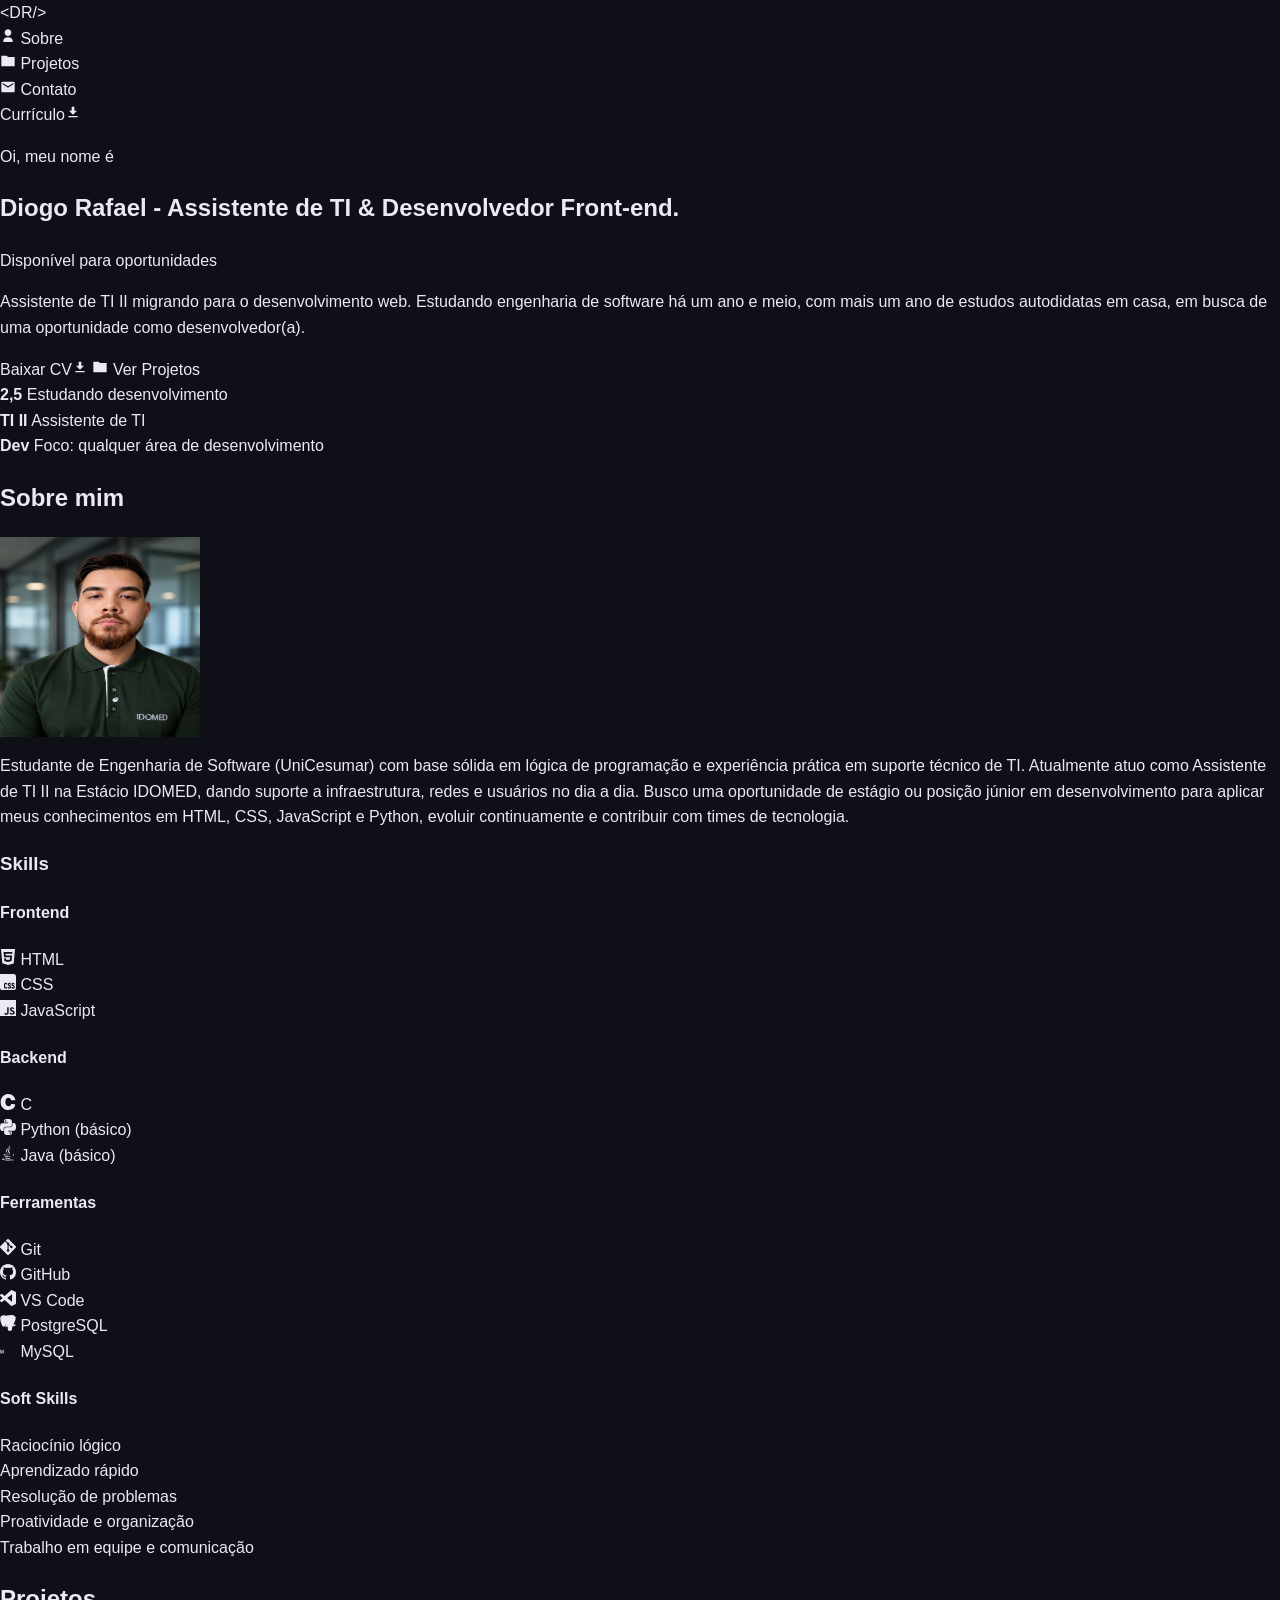
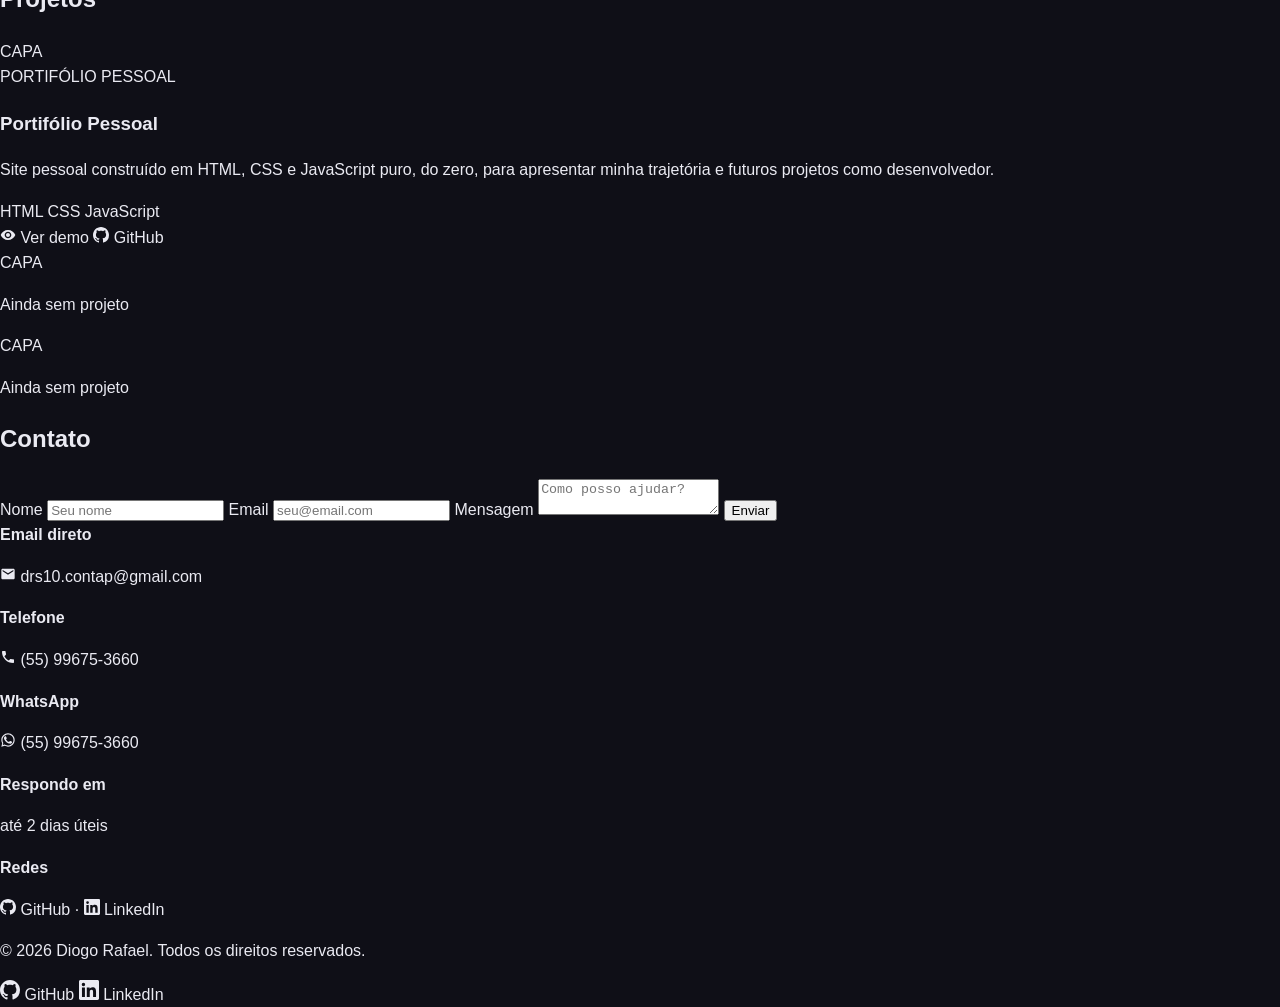
==== commit 733cc2ff: "Feat: Add paleta de cores e estilo de Header" ====
--- a/index.html
+++ b/index.html
@@ -4,6 +4,7 @@
     <meta charset="UTF-8" />
     <meta name="viewport" content="width=device-width, initial-scale=1.0" />
     <title>Portifólio Pessoal</title>
+    <link rel="stylesheet" href="css/style.css" />
   </head>
   <body>
     <svg style="display: none">
--- a/css/style.css
+++ b/css/style.css
@@ -0,0 +1,47 @@
+:root {
+  /* Cores de fundo */
+  --color-bg: #0f0f17;
+  --color-bg-elevated: #1a1a2b;
+  --color-border: #2a2a3f;
+
+  /* Texto */
+  --color-text: #eaeaf2;
+  --color-text-muted: #9a9ab2;
+
+  /* Cor de destaque (roxo/lilás) */
+  --color-primary: #7c6fe0;
+  --color-primary-hover: #6a5cd0;
+
+  /* Tipografia */
+  --font-body:
+    -apple-system, BlinkMacSystemFont, "Segoe UI", Roboto, sans-serif;
+  --font-mono: "Courier New", monospace;
+}
+
+*,
+*::before,
+*::after {
+  box-sizing: border-box;
+}
+
+body {
+  margin: 0;
+  background-color: var(--color-bg);
+  color: var(--color-text);
+  font-family: var(--font-body);
+  line-height: 1.6;
+}
+
+img {
+  max-width: 100%;
+  display: block;
+}
+a {
+  color: inherit;
+  text-decoration: none;
+}
+ul {
+  list-style: none;
+  margin: 0;
+  padding: 0;
+}
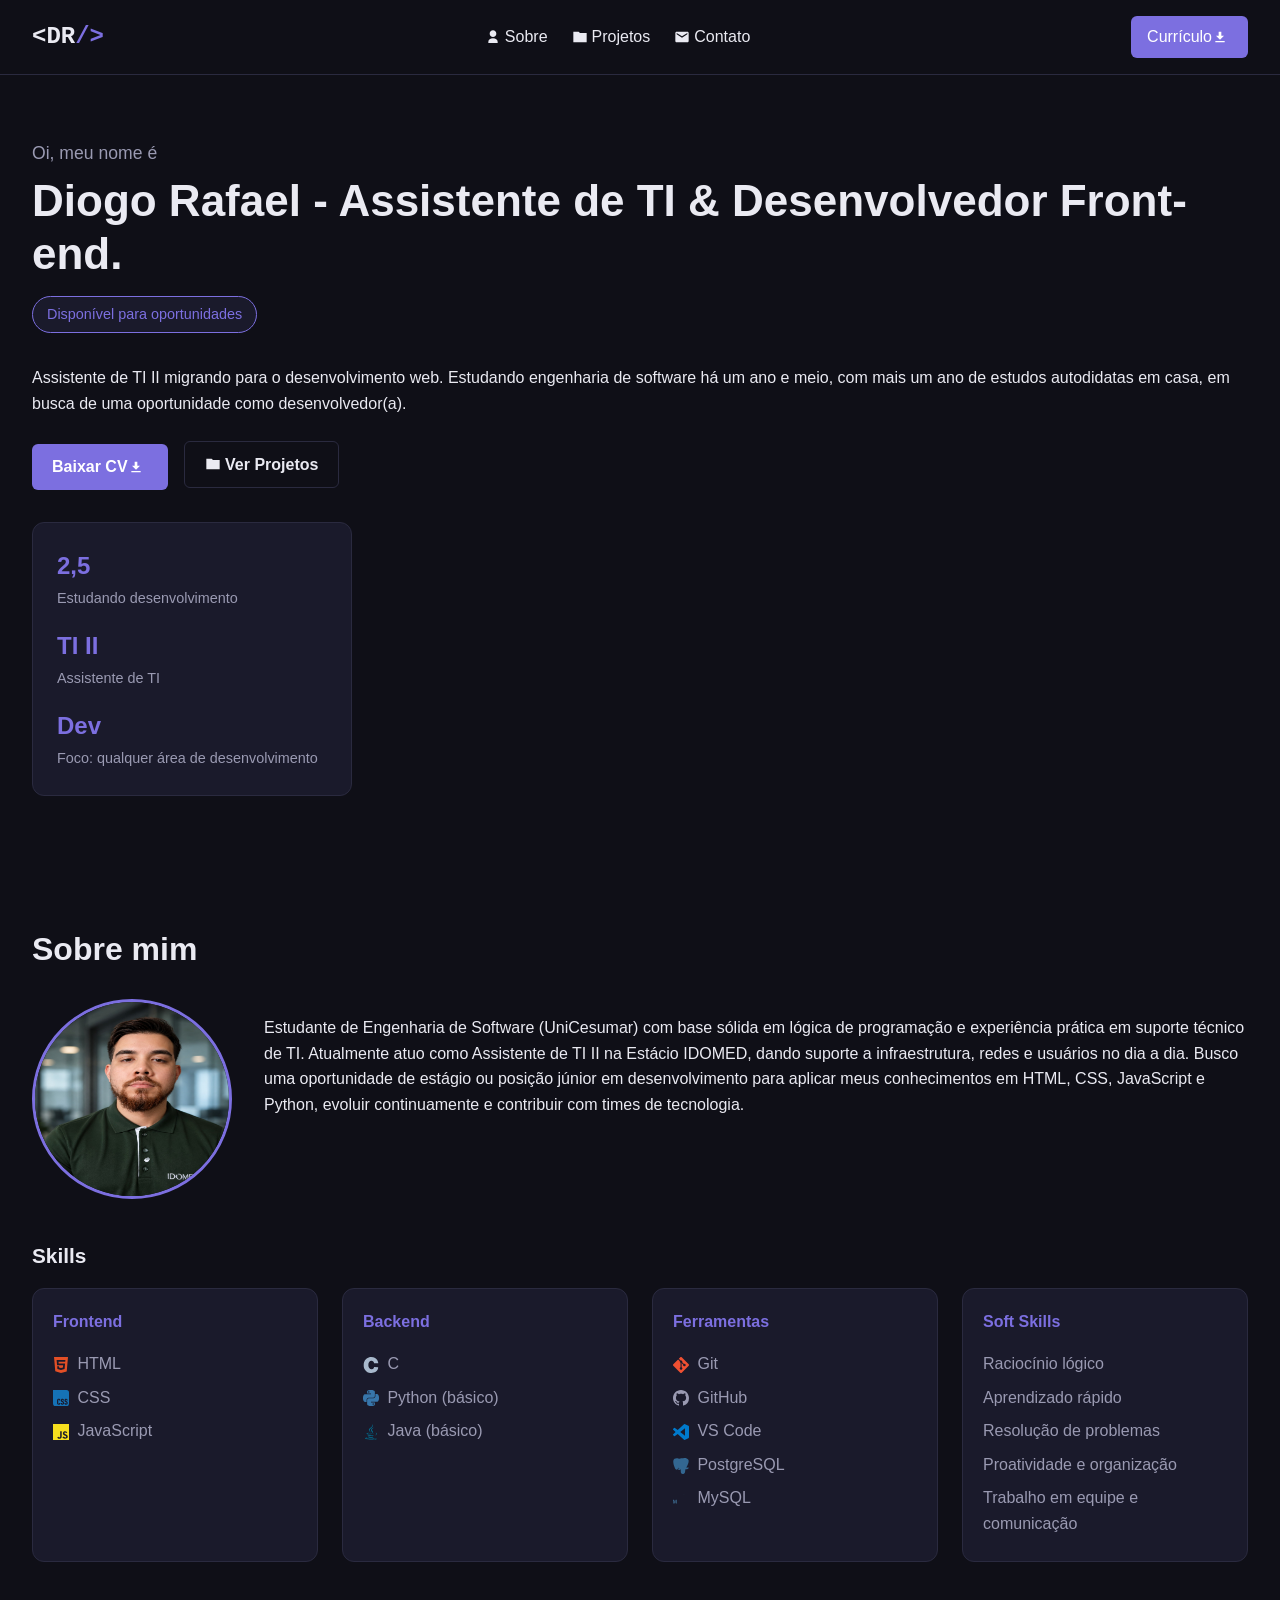
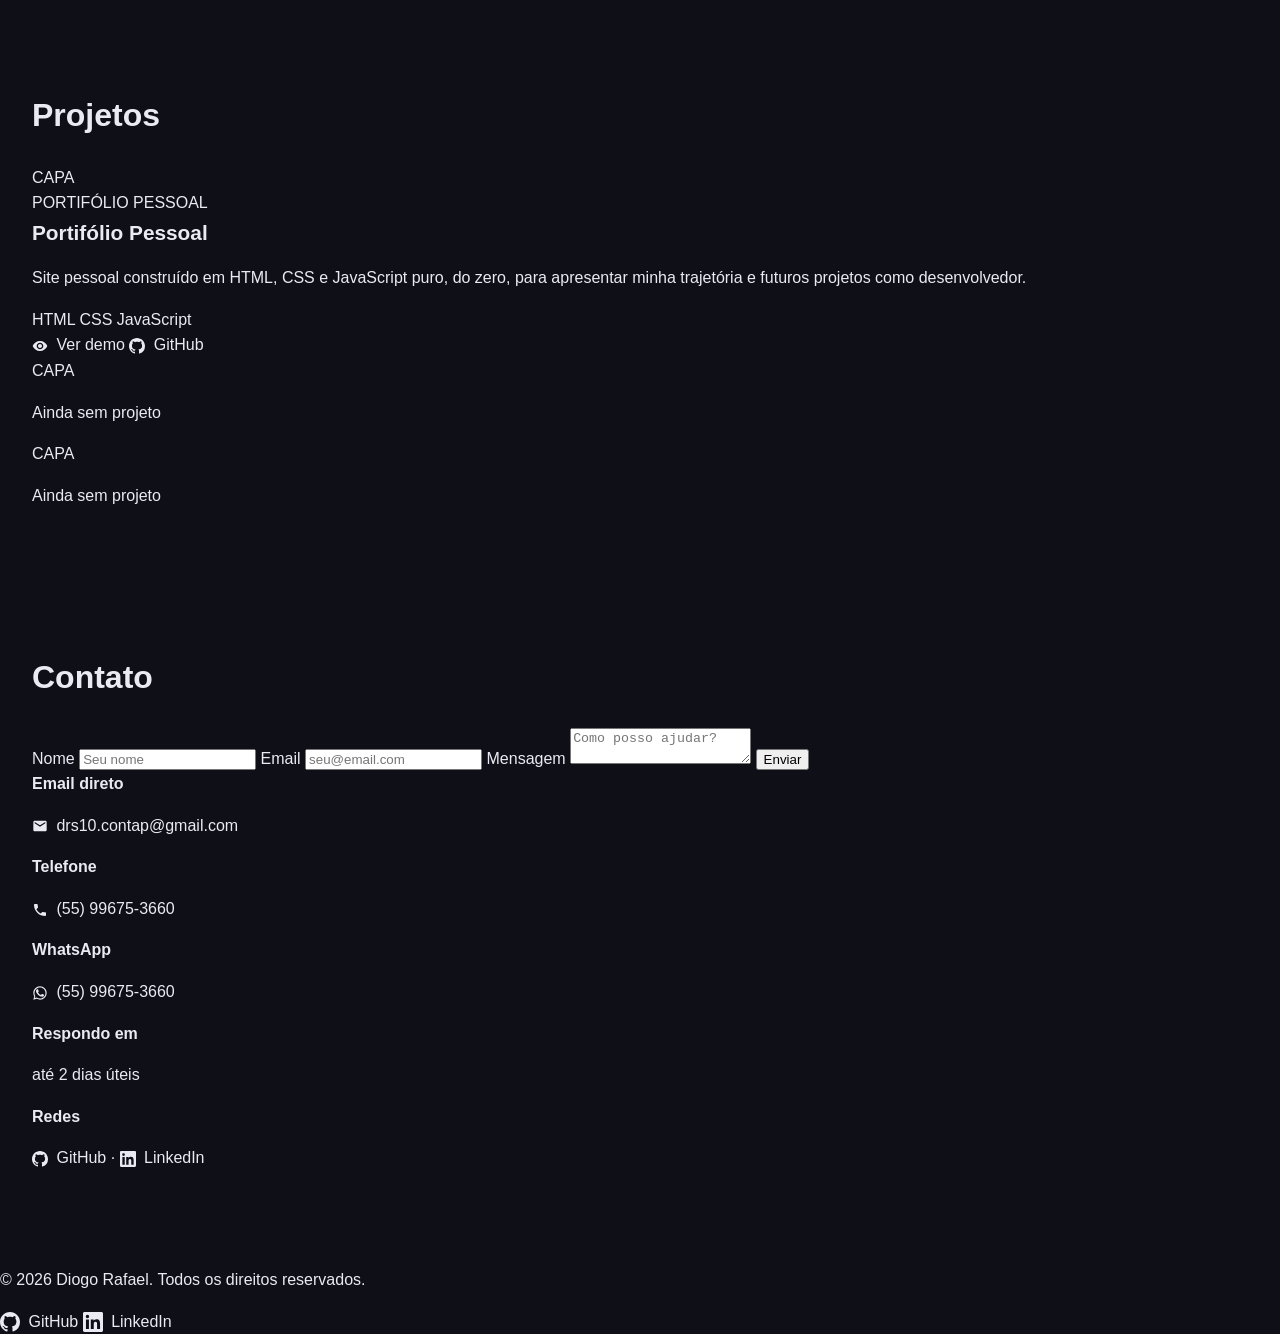
==== commit d7d7da1e: "feat: add official brand colors to tech icons" ====
--- a/index.html
+++ b/index.html
@@ -234,7 +234,7 @@
           <ul>
             <li>
               <svg
-                class="icon"
+                class="icon icon-html5"
                 width="16"
                 height="16"
                 fill="currentColor"
@@ -246,7 +246,7 @@
             </li>
             <li>
               <svg
-                class="icon"
+                class="icon icon-css"
                 width="16"
                 height="16"
                 fill="currentColor"
@@ -258,7 +258,7 @@
             </li>
             <li>
               <svg
-                class="icon"
+                class="icon icon-javascript"
                 width="16"
                 height="16"
                 fill="currentColor"
@@ -275,7 +275,7 @@
           <ul>
             <li>
               <svg
-                class="icon"
+                class="icon icon-c"
                 width="16"
                 height="16"
                 fill="currentColor"
@@ -287,7 +287,7 @@
             </li>
             <li>
               <svg
-                class="icon"
+                class="icon icon-python"
                 width="16"
                 height="16"
                 fill="currentColor"
@@ -299,7 +299,7 @@
             </li>
             <li>
               <svg
-                class="icon"
+                class="icon icon-java"
                 width="16"
                 height="16"
                 fill="currentColor"
@@ -316,7 +316,7 @@
           <ul>
             <li>
               <svg
-                class="icon"
+                class="icon icon-git"
                 width="16"
                 height="16"
                 fill="currentColor"
@@ -340,7 +340,7 @@
             </li>
             <li>
               <svg
-                class="icon"
+                class="icon icon-vscode"
                 width="16"
                 height="16"
                 fill="currentColor"
@@ -352,7 +352,7 @@
             </li>
             <li>
               <svg
-                class="icon"
+                class="icon icon-postgresql"
                 width="16"
                 height="16"
                 fill="currentColor"
@@ -364,7 +364,7 @@
             </li>
             <li>
               <svg
-                class="icon"
+                class="icon icon-mysql"
                 width="16"
                 height="16"
                 fill="currentColor"
--- a/css/style.css
+++ b/css/style.css
@@ -45,3 +45,218 @@
   margin: 0;
   padding: 0;
 }
+
+.icon {
+  vertical-align: middle;
+  margin-right: 4px;
+}
+
+header {
+  display: flex;
+  align-items: center;
+  justify-content: space-between;
+  gap: 24px;
+  padding: 16px 32px;
+  border-bottom: 1px solid var(--color-border);
+  position: sticky;
+  top: 0;
+  background-color: var(--color-bg);
+  z-index: 10;
+}
+
+.logo {
+  font-family: var(--font-mono);
+  font-size: 1.5rem;
+  font-weight: 700;
+  color: var(--color-text);
+}
+
+.logo-accent {
+  color: var(--color-primary);
+}
+nav ul {
+  display: flex;
+  gap: 24px;
+}
+
+nav a {
+  display: flex;
+  align-items: center;
+  transition: color 0.2s;
+}
+
+nav a:hover {
+  color: var(--color-primary);
+}
+.btn-cv {
+  display: flex;
+  align-items: center;
+  background-color: var(--color-primary);
+  color: white;
+  padding: 8px 16px;
+  border-radius: 6px;
+  transition: background-color 0.2s;
+}
+
+.btn-cv:hover {
+  background-color: var(--color-primary-hover);
+}
+
+section {
+  padding: 64px 32px;
+}
+
+.hero-greeting {
+  color: var(--color-text-muted);
+  font-size: 1.1rem;
+  margin: 0 0 8px;
+}
+
+h1 {
+  font-size: 2.75rem;
+  line-height: 1.2;
+  margin: 0 0 16px;
+}
+
+.badge {
+  display: inline-block;
+  background-color: var(--color-bg-elevated);
+  border: 1px solid var(--color-primary);
+  color: var(--color-primary);
+  padding: 6px 14px;
+  border-radius: 999px;
+  font-size: 0.9rem;
+  margin-bottom: 16px;
+}
+
+.btn-primary,
+.btn-secondary {
+  display: inline-flex;
+  align-items: center;
+  padding: 10px 20px;
+  border-radius: 6px;
+  font-weight: 600;
+  margin-right: 12px;
+  margin-top: 8px;
+}
+
+.btn-primary {
+  background-color: var(--color-primary);
+  color: white;
+}
+
+.btn-primary:hover {
+  background-color: var(--color-primary-hover);
+}
+
+.btn-secondary {
+  background-color: transparent;
+  color: var(--color-text);
+  border: 1px solid var(--color-border);
+}
+
+.btn-secondary:hover {
+  border-color: var(--color-primary);
+  color: var(--color-primary);
+}
+
+.stats-card {
+  display: flex;
+  flex-direction: column;
+  gap: 16px;
+  background-color: var(--color-bg-elevated);
+  border: 1px solid var(--color-border);
+  border-radius: 12px;
+  padding: 24px;
+  margin-top: 32px;
+  max-width: 320px;
+}
+
+.stat strong {
+  display: block;
+  font-size: 1.5rem;
+  color: var(--color-primary);
+}
+
+.stat span {
+  color: var(--color-text-muted);
+  font-size: 0.9rem;
+}
+
+h2 {
+  font-size: 2rem;
+  margin: 0 0 24px;
+}
+
+h3 {
+  font-size: 1.3rem;
+  margin: 0 0 16px;
+}
+
+.sobre-intro {
+  display: flex;
+  align-items: flex-start;
+  gap: 32px;
+  margin-bottom: 40px;
+}
+
+.sobre-intro img {
+  border-radius: 50%;
+  border: 3px solid var(--color-primary);
+  flex-shrink: 0;
+}
+
+.skills-grid {
+  display: grid;
+  grid-template-columns: repeat(4, 1fr);
+  gap: 24px;
+}
+
+.skills-category {
+  background-color: var(--color-bg-elevated);
+  border: 1px solid var(--color-border);
+  border-radius: 12px;
+  padding: 20px;
+}
+
+.skills-category h4 {
+  margin: 0 0 12px;
+  color: var(--color-primary);
+  font-size: 1rem;
+}
+
+.skills-category li {
+  padding: 4px 0;
+  color: var(--color-text-muted);
+}
+
+.icon-html5 {
+  color: #e34f26;
+}
+.icon-css {
+  color: #1572b6;
+}
+.icon-javascript {
+  color: #f7df1e;
+}
+.icon-python {
+  color: #3776ab;
+}
+.icon-java {
+  color: #007396;
+}
+.icon-c {
+  color: #a8b9cc;
+}
+.icon-git {
+  color: #f05032;
+}
+.icon-vscode {
+  color: #007acc;
+}
+.icon-postgresql {
+  color: #336791;
+}
+.icon-mysql {
+  color: #4479a1;
+}
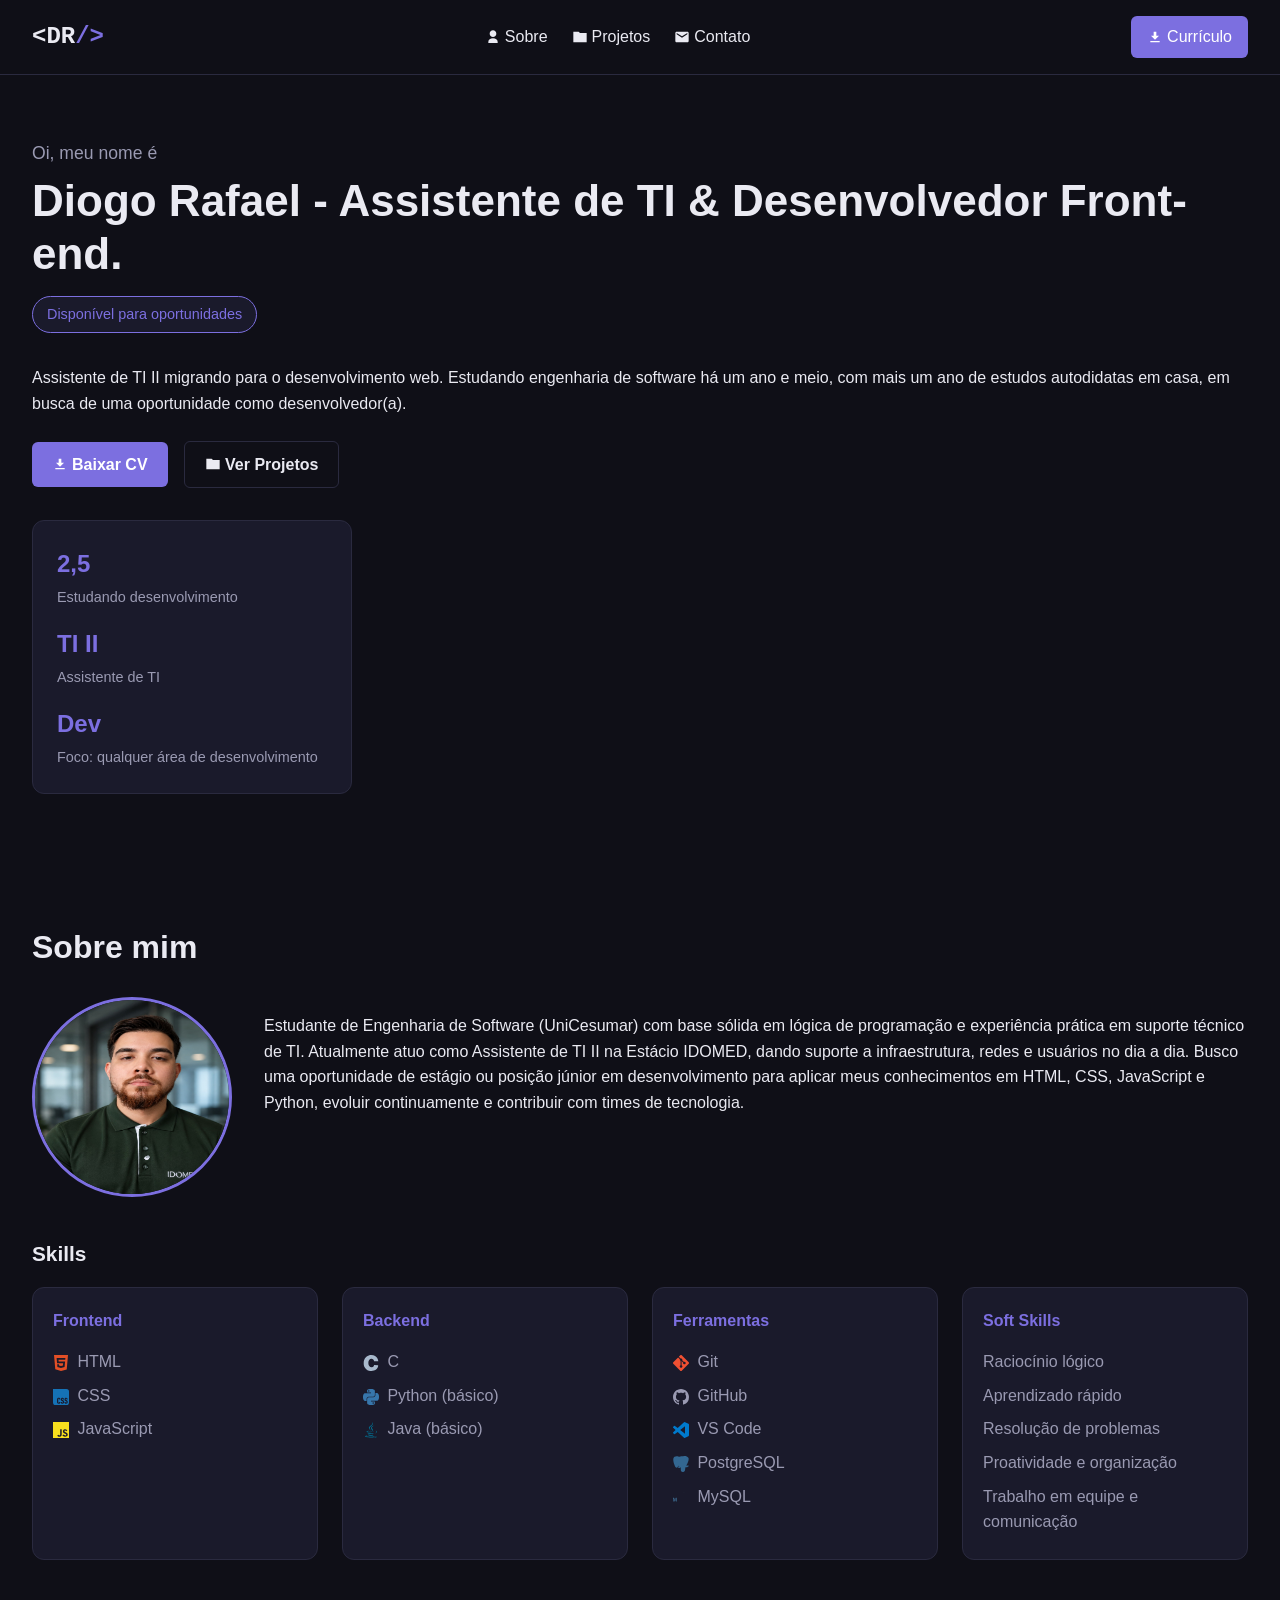
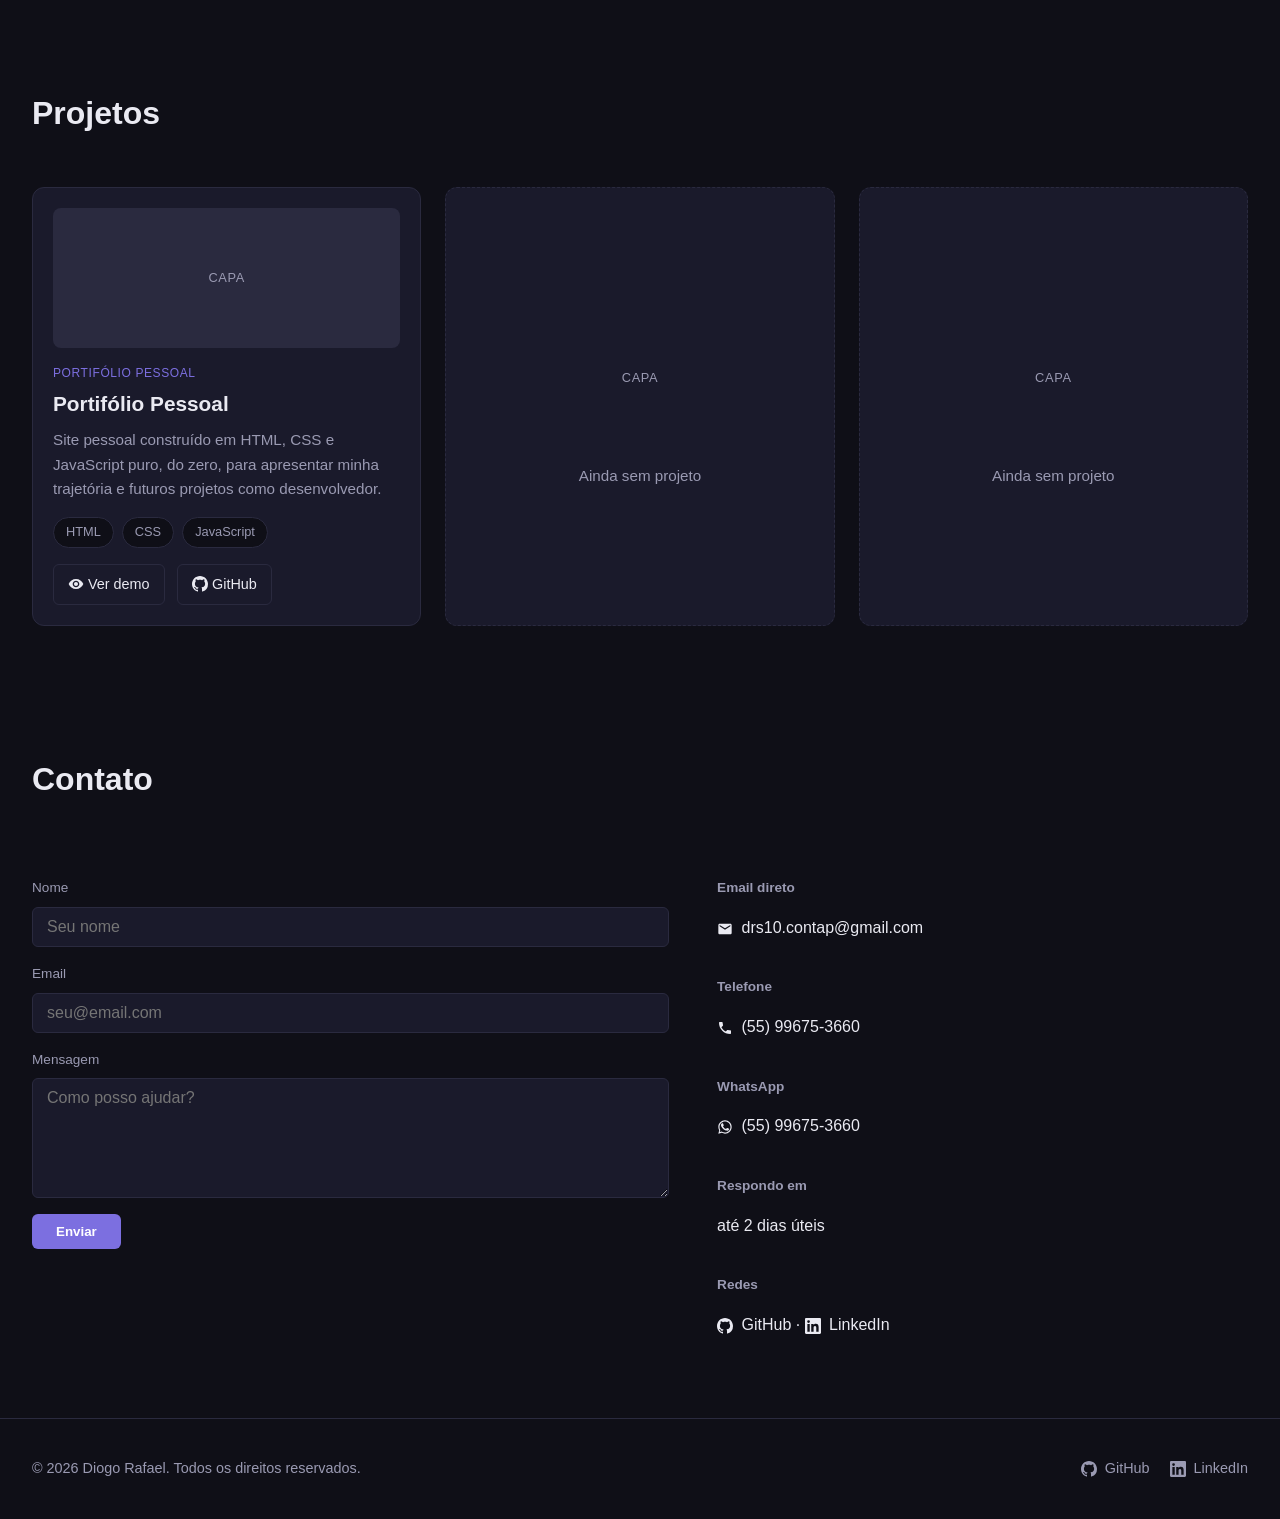
==== commit d8f114b4: "fix: standardize icon position and size across buttons" ====
--- a/index.html
+++ b/index.html
@@ -151,16 +151,18 @@
           </li>
         </ul>
       </nav>
-      <a href="assets/files/curriculum.pdf" class="btn-cv" download
-        >Currículo<svg
+      <a href="assets/files/curriculum.pdf" class="btn-cv" download>
+        <svg
           class="icon"
           width="16"
           height="16"
           fill="currentColor"
           aria-hidden="true"
         >
-          <use href="#icon-download"></use></svg
-      ></a>
+          <use href="#icon-download"></use>
+        </svg>
+        Currículo
+      </a>
     </header>
     <section>
       <p class="hero-greeting">Oi, meu nome é</p>
@@ -171,16 +173,18 @@
         engenharia de software há um ano e meio, com mais um ano de estudos
         autodidatas em casa, em busca de uma oportunidade como desenvolvedor(a).
       </p>
-      <a href="assets/files/curriculum.pdf" class="btn-primary" download
-        >Baixar CV<svg
+      <a href="assets/files/curriculum.pdf" class="btn-primary" download>
+        <svg
           class="icon"
           width="16"
           height="16"
           fill="currentColor"
           aria-hidden="true"
         >
-          <use href="#icon-download"></use></svg
-      ></a>
+          <use href="#icon-download"></use>
+        </svg>
+        Baixar CV
+      </a>
       <a href="#projetos" class="btn-secondary">
         <svg
           class="icon"
@@ -581,8 +585,8 @@
         >
           <svg
             class="icon"
-            width="20"
-            height="20"
+            width="16"
+            height="16"
             fill="currentColor"
             aria-hidden="true"
           >
@@ -597,8 +601,8 @@
         >
           <svg
             class="icon"
-            width="20"
-            height="20"
+            width="16"
+            height="16"
             fill="currentColor"
             aria-hidden="true"
           >
--- a/css/style.css
+++ b/css/style.css
@@ -260,3 +260,240 @@
 .icon-mysql {
   color: #4479a1;
 }
+
+#projetos {
+  display: grid;
+  grid-template-columns: repeat(3, 1fr);
+  gap: 24px;
+}
+
+#projetos h2 {
+  grid-column: 1 / -1;
+}
+
+.project-card {
+  background-color: var(--color-bg-elevated);
+  border: 1px solid var(--color-border);
+  border-radius: 12px;
+  padding: 20px;
+}
+
+.project-cover {
+  background-color: var(--color-border);
+  color: var(--color-text-muted);
+  height: 140px;
+  border-radius: 8px;
+  display: flex;
+  align-items: center;
+  justify-content: center;
+  font-size: 0.8rem;
+  letter-spacing: 0.05em;
+  margin-bottom: 16px;
+}
+
+.project-category {
+  display: block;
+  color: var(--color-primary);
+  font-size: 0.75rem;
+  text-transform: uppercase;
+  letter-spacing: 0.05em;
+  margin-bottom: 4px;
+}
+
+.project-card h3 {
+  margin: 0 0 8px;
+}
+
+.project-card p {
+  color: var(--color-text-muted);
+  font-size: 0.95rem;
+  margin: 0 0 16px;
+}
+
+.project-tags {
+  display: flex;
+  flex-wrap: wrap;
+  gap: 8px;
+  margin-bottom: 16px;
+}
+
+.project-tags span {
+  background-color: var(--color-bg);
+  border: 1px solid var(--color-border);
+  border-radius: 999px;
+  padding: 4px 12px;
+  font-size: 0.8rem;
+  color: var(--color-text-muted);
+}
+
+.btn-demo,
+.btn-github {
+  display: inline-flex;
+  align-items: center;
+  border: 1px solid var(--color-border);
+  border-radius: 6px;
+  padding: 8px 14px;
+  font-size: 0.9rem;
+  margin-right: 8px;
+}
+
+.btn-demo:hover,
+.btn-github:hover {
+  border-color: var(--color-primary);
+  color: var(--color-primary);
+}
+
+.project-card-empty {
+  border: 1px dashed var(--color-border);
+  border-radius: 12px;
+  display: flex;
+  flex-direction: column;
+  align-items: center;
+  justify-content: center;
+  color: var(--color-text-muted);
+  min-height: 220px;
+  padding: 20px;
+  text-align: center;
+}
+
+.project-card-empty .project-cover {
+  background: none;
+}
+
+#contato {
+  display: grid;
+  grid-template-columns: 1.2fr 1fr;
+  gap: 48px;
+}
+
+#contato h2 {
+  grid-column: 1 / -1;
+}
+
+form {
+  display: flex;
+  flex-direction: column;
+  gap: 16px;
+}
+
+label {
+  font-size: 0.85rem;
+  color: var(--color-text-muted);
+  margin-bottom: -8px;
+}
+
+input,
+textarea {
+  background-color: var(--color-bg-elevated);
+  border: 1px solid var(--color-border);
+  border-radius: 6px;
+  padding: 10px 14px;
+  color: var(--color-text);
+  font-family: inherit;
+  font-size: 1rem;
+}
+
+textarea {
+  min-height: 120px;
+  resize: vertical;
+}
+
+input:focus,
+textarea:focus {
+  outline: none;
+  border-color: var(--color-primary);
+}
+
+button[type="submit"] {
+  align-self: flex-start;
+  background-color: var(--color-primary);
+  color: white;
+  border: none;
+  padding: 10px 24px;
+  border-radius: 6px;
+  font-weight: 600;
+  cursor: pointer;
+  transition: background-color 0.2s;
+}
+
+button[type="submit"]:hover {
+  background-color: var(--color-primary-hover);
+}
+
+.contact-info {
+  display: flex;
+  flex-direction: column;
+  gap: 20px;
+}
+
+.contact-info strong {
+  display: block;
+  font-size: 0.85rem;
+  color: var(--color-text-muted);
+  margin-bottom: 4px;
+}
+
+.contact-info a:hover {
+  color: var(--color-primary);
+}
+
+footer {
+  display: flex;
+  align-items: center;
+  justify-content: space-between;
+  padding: 24px 32px;
+  border-top: 1px solid var(--color-border);
+  color: var(--color-text-muted);
+  font-size: 0.9rem;
+}
+
+.footer-links {
+  display: flex;
+  gap: 20px;
+}
+
+.footer-links a:hover {
+  color: var(--color-primary);
+}
+
+@media (max-width: 768px) {
+  header {
+    flex-wrap: wrap;
+    padding: 16px;
+  }
+
+  nav ul {
+    gap: 16px;
+    flex-wrap: wrap;
+  }
+
+  h1 {
+    font-size: 2rem;
+  }
+
+  section {
+    padding: 40px 20px;
+  }
+
+  .sobre-intro {
+    flex-direction: column;
+  }
+
+  .skills-grid {
+    grid-template-columns: 1fr;
+  }
+
+  #projetos {
+    grid-template-columns: 1fr;
+  }
+
+  #contato {
+    grid-template-columns: 1fr;
+  }
+
+  footer {
+    flex-direction: column;
+    gap: 12px;
+    text-align: center;
+  }
+}
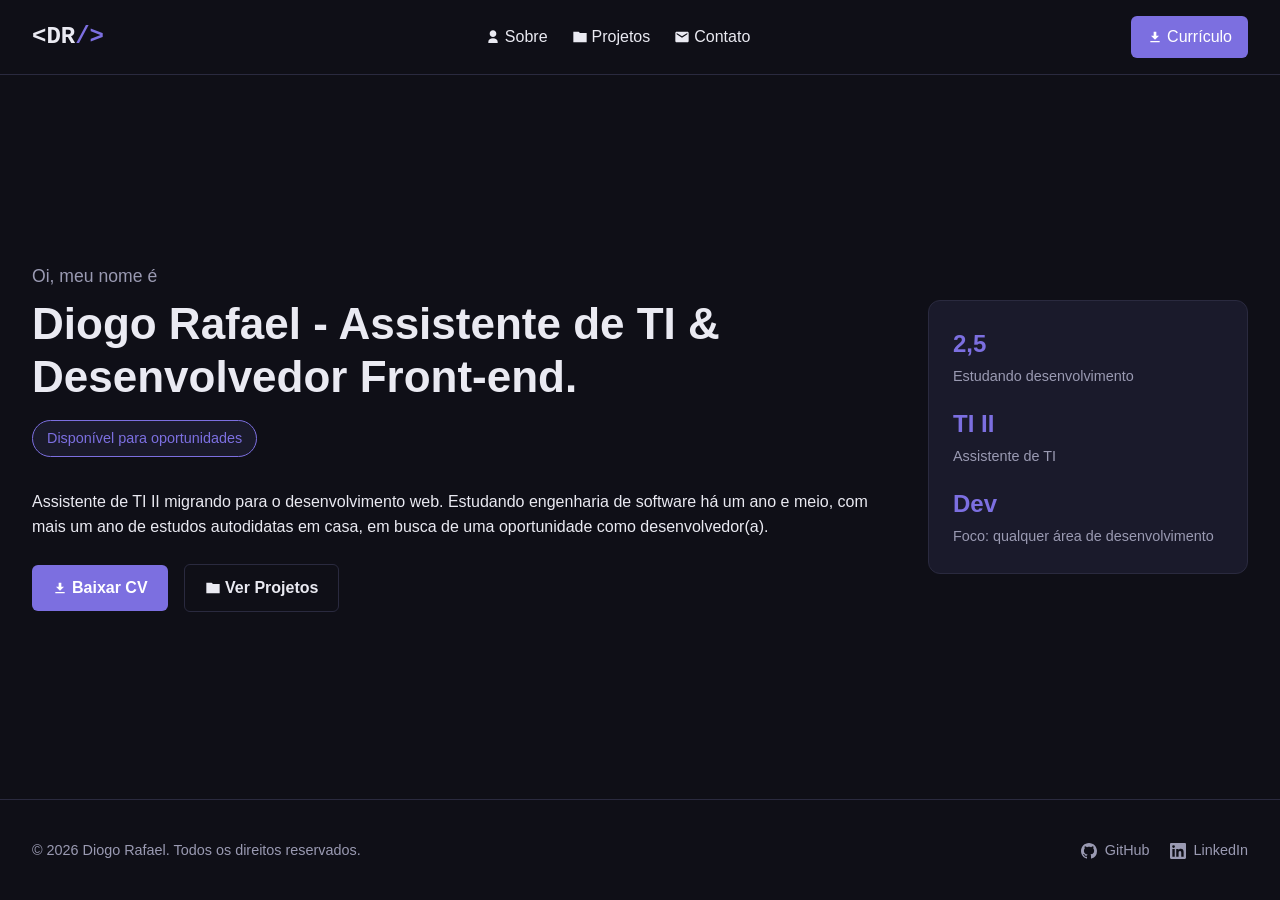
==== commit e0a89c67: "feat: load header and footer dynamically via fetch" ====
--- a/index.html
+++ b/index.html
@@ -7,196 +7,42 @@
     <link rel="stylesheet" href="css/style.css" />
   </head>
   <body>
-    <svg style="display: none">
-      <symbol id="icon-github" viewBox="0 0 24 24">
-        <path
-          d="M12 0C5.37 0 0 5.37 0 12c0 5.31 3.435 9.795 8.205 11.385.6.105.825-.255.825-.57 0-.285-.015-1.23-.015-2.235-3.015.555-3.795-.735-4.035-1.41-.135-.345-.72-1.41-1.23-1.695-.42-.225-1.02-.78-.015-.795.945-.015 1.62.87 1.845 1.23 1.08 1.815 2.805 1.305 3.495.99.105-.78.42-1.305.765-1.605-2.67-.3-5.46-1.335-5.46-5.925 0-1.305.465-2.385 1.23-3.225-.12-.3-.54-1.53.12-3.18 0 0 1.005-.315 3.3 1.23.96-.27 1.98-.405 3-.405s2.04.135 3 .405c2.295-1.56 3.3-1.23 3.3-1.23.66 1.65.24 2.88.12 3.18.765.84 1.23 1.905 1.23 3.225 0 4.605-2.805 5.625-5.475 5.925.435.375.81 1.095.81 2.22 0 1.605-.015 2.895-.015 3.3 0 .315.225.69.825.57A12.02 12.02 0 0024 12c0-6.63-5.37-12-12-12z"
-        />
-      </symbol>
-      <symbol id="icon-linkedin" viewBox="0 0 24 24">
-        <path
-          d="M20.447 20.452h-3.554v-5.569c0-1.328-.027-3.037-1.852-3.037-1.853 0-2.136 1.445-2.136 2.939v5.667H9.351V9h3.414v1.561h.046c.477-.9 1.637-1.85 3.37-1.85 3.601 0 4.267 2.37 4.267 5.455v6.286zM5.337 7.433a2.062 2.062 0 11.001-4.124 2.062 2.062 0 01-.001 4.124zM7.114 20.452H3.558V9h3.556v11.452zM22.225 0H1.771C.792 0 0 .774 0 1.729v20.542C0 23.227.792 24 1.771 24h20.451C23.2 24 24 23.227 24 22.271V1.729C24 .774 23.2 0 22.222 0h.003z"
-        />
-      </symbol>
-      <symbol id="icon-whatsapp" viewBox="0 0 24 24">
-        <path
-          d="M17.472 14.382c-.297-.149-1.758-.867-2.03-.967-.273-.099-.471-.148-.67.15-.197.297-.767.966-.94 1.164-.173.199-.347.223-.644.075-.297-.15-1.255-.463-2.39-1.475-.883-.788-1.48-1.761-1.653-2.059-.173-.297-.018-.458.13-.606.134-.133.298-.347.446-.52.149-.174.198-.298.298-.497.099-.198.05-.371-.025-.52-.075-.149-.669-1.612-.916-2.207-.242-.579-.487-.5-.669-.51-.173-.008-.371-.01-.57-.01-.198 0-.52.074-.792.372-.272.297-1.04 1.016-1.04 2.479 0 1.462 1.065 2.875 1.213 3.074.149.198 2.096 3.2 5.077 4.487.709.306 1.262.489 1.694.625.712.227 1.36.195 1.871.118.571-.085 1.758-.719 2.006-1.413.248-.694.248-1.289.173-1.413-.074-.124-.272-.198-.57-.347z"
-        />
-        <path
-          d="M12.004 2c-5.523 0-10 4.477-10 10 0 1.762.464 3.417 1.276 4.851L2 22l5.284-1.257A9.958 9.958 0 0012.004 22c5.523 0 10-4.477 10-10s-4.477-10-10-10zm0 18.243c-1.607 0-3.11-.44-4.396-1.208l-.315-.187-3.135.746.79-3.06-.205-.315A8.212 8.212 0 013.76 12c0-4.548 3.696-8.243 8.244-8.243 4.548 0 8.243 3.696 8.243 8.243 0 4.548-3.695 8.243-8.243 8.243z"
-        />
-      </symbol>
-      <symbol id="icon-email" viewBox="0 0 24 24">
-        <path
-          d="M20 4H4c-1.1 0-1.99.9-1.99 2L2 18c0 1.1.9 2 2 2h16c1.1 0 2-.9 2-2V6c0-1.1-.9-2-2-2zm0 4l-8 5-8-5V6l8 5 8-5v2z"
-        />
-      </symbol>
-      <symbol id="icon-phone" viewBox="0 0 24 24">
-        <path
-          d="M6.62 10.79c1.44 2.83 3.76 5.14 6.59 6.59l2.2-2.2c.27-.27.67-.36 1.02-.24 1.12.37 2.33.57 3.57.57.55 0 1 .45 1 1V20c0 .55-.45 1-1 1-9.39 0-17-7.61-17-17 0-.55.45-1 1-1h3.5c.55 0 1 .45 1 1 0 1.25.2 2.45.57 3.57.11.35.03.74-.25 1.02l-2.2 2.2z"
-        />
-      </symbol>
-      <symbol id="icon-html5" viewBox="0 0 24 24">
-        <path
-          d="M1.5 0h21l-1.91 21.563L11.977 24l-8.564-2.438L1.5 0zm7.031 9.75l-.232-2.718 10.059.003.23-2.622L5.412 4.41l.698 8.01h9.126l-.326 3.426-2.91.804-2.955-.81-.188-2.11H6.248l.33 4.171L12 19.351l5.379-1.443.744-8.157H8.531z"
-        />
-      </symbol>
-      <symbol id="icon-css" viewBox="0 0 24 24">
-        <path
-          d="M0 0v20.16A3.84 3.84 0 0 0 3.84 24h16.32A3.84 3.84 0 0 0 24 20.16V3.84A3.84 3.84 0 0 0 20.16 0Zm14.256 13.08c1.56 0 2.28 1.08 2.304 2.64h-1.608c.024-.288-.048-.6-.144-.84-.096-.192-.288-.264-.552-.264-.456 0-.696.264-.696.84-.024.576.288.888.768 1.08.72.288 1.608.744 1.92 1.296q.432.648.432 1.656c0 1.608-.912 2.592-2.496 2.592-1.656 0-2.4-1.032-2.424-2.688h1.68c0 .792.264 1.176.792 1.176.264 0 .456-.072.552-.24.192-.312.24-1.176-.048-1.512-.312-.408-.912-.6-1.32-.816q-.828-.396-1.224-.936c-.24-.36-.36-.888-.36-1.536 0-1.44.936-2.472 2.424-2.448m5.4 0c1.584 0 2.304 1.08 2.328 2.64h-1.608c0-.288-.048-.6-.168-.84-.096-.192-.264-.264-.528-.264-.48 0-.72.264-.72.84s.288.888.792 1.08c.696.288 1.608.744 1.92 1.296.264.432.408.984.408 1.656.024 1.608-.888 2.592-2.472 2.592-1.68 0-2.424-1.056-2.448-2.688h1.68c0 .744.264 1.176.792 1.176.264 0 .456-.072.552-.24.216-.312.264-1.176-.048-1.512-.288-.408-.888-.6-1.32-.816-.552-.264-.96-.576-1.2-.936s-.36-.888-.36-1.536c-.024-1.44.912-2.472 2.4-2.448m-11.031.018c.711-.006 1.419.198 1.839.63.432.432.672 1.128.648 1.992H9.336c.024-.456-.096-.792-.432-.96-.312-.144-.768-.048-.888.24-.12.264-.192.576-.168.864v3.504c0 .744.264 1.128.768 1.128a.65.65 0 0 0 .552-.264c.168-.24.192-.552.168-.84h1.776c.096 1.632-.984 2.712-2.568 2.688-1.536 0-2.496-.864-2.472-2.472v-4.032c0-.816.24-1.44.696-1.848.432-.408 1.146-.624 1.857-.63"
-        />
-      </symbol>
-      <symbol id="icon-javascript" viewBox="0 0 24 24">
-        <path
-          d="M0 0h24v24H0V0zm22.034 18.276c-.175-1.095-.888-2.015-3.003-2.873-.736-.345-1.554-.585-1.797-1.14-.091-.33-.105-.51-.046-.705.15-.646.915-.84 1.515-.66.39.12.75.42.976.9 1.034-.676 1.034-.676 1.755-1.125-.27-.42-.404-.601-.586-.78-.63-.705-1.469-1.065-2.834-1.034l-.705.089c-.676.165-1.32.525-1.71 1.005-1.14 1.291-.811 3.541.569 4.471 1.365 1.02 3.361 1.244 3.616 2.205.24 1.17-.87 1.545-1.966 1.41-.811-.18-1.26-.586-1.755-1.336l-1.83 1.051c.21.48.45.689.81 1.109 1.74 1.756 6.09 1.666 6.871-1.004.029-.09.24-.705.074-1.65l.046.067zm-8.983-7.245h-2.248c0 1.938-.009 3.864-.009 5.805 0 1.232.063 2.363-.138 2.711-.33.689-1.18.601-1.566.48-.396-.196-.597-.466-.83-.855-.063-.105-.11-.196-.127-.196l-1.825 1.125c.305.63.75 1.172 1.324 1.517.855.51 2.004.675 3.207.405.783-.226 1.458-.691 1.811-1.411.51-.93.402-2.07.397-3.346.012-2.054 0-4.109 0-6.179l.004-.056z"
-        />
-      </symbol>
-      <symbol id="icon-python" viewBox="0 0 24 24">
-        <path
-          d="M14.25.18l.9.2.73.26.59.3.45.32.34.34.25.34.16.33.1.3.04.26.02.2-.01.13V8.5l-.05.63-.13.55-.21.46-.26.38-.3.31-.33.25-.35.19-.35.14-.33.1-.3.07-.26.04-.21.02H8.77l-.69.05-.59.14-.5.22-.41.27-.33.32-.27.35-.2.36-.15.37-.1.35-.07.32-.04.27-.02.21v3.06H3.17l-.21-.03-.28-.07-.32-.12-.35-.18-.36-.26-.36-.36-.35-.46-.32-.59-.28-.73-.21-.88-.14-1.05-.05-1.23.06-1.22.16-1.04.24-.87.32-.71.36-.57.4-.44.42-.33.42-.24.4-.16.36-.1.32-.05.24-.01h.16l.06.01h8.16v-.83H6.18l-.01-2.75-.02-.37.05-.34.11-.31.17-.28.25-.26.31-.23.38-.2.44-.18.51-.15.58-.12.64-.1.71-.06.77-.04.84-.02 1.27.05zm-6.3 1.98l-.23.33-.08.41.08.41.23.34.33.22.41.09.41-.09.33-.22.23-.34.08-.41-.08-.41-.23-.33-.33-.22-.41-.09-.41.09zm13.09 3.95l.28.06.32.12.35.18.36.27.36.35.35.47.32.59.28.73.21.88.14 1.04.05 1.23-.06 1.23-.16 1.04-.24.86-.32.71-.36.57-.4.45-.42.33-.42.24-.4.16-.36.09-.32.05-.24.02-.16-.01h-8.22v.82h5.84l.01 2.76.02.36-.05.34-.11.31-.17.29-.25.25-.31.24-.38.2-.44.17-.51.15-.58.13-.64.09-.71.07-.77.04-.84.01-1.27-.04-1.07-.14-.9-.2-.73-.25-.59-.3-.45-.33-.34-.34-.25-.34-.16-.33-.1-.3-.04-.25-.02-.2.01-.13v-5.34l.05-.64.13-.54.21-.46.26-.38.3-.32.33-.24.35-.2.35-.14.33-.1.3-.06.26-.04.21-.02.13-.01h5.84l.69-.05.59-.14.5-.21.41-.28.33-.32.27-.35.2-.36.15-.36.1-.35.07-.32.04-.28.02-.21V6.07h2.09l.14.01zm-6.47 14.25l-.23.33-.08.41.08.41.23.33.33.23.41.08.41-.08.33-.23.23-.33.08-.41-.08-.41-.23-.33-.33-.23-.41-.08-.41.08z"
-        />
-      </symbol>
-      <symbol id="icon-java" viewBox="0 0 24 24">
-        <path
-          d="M8.851 18.56s-.917.534.653.714c1.902.218 2.874.187 4.969-.211 0 0 .552.346 1.321.646-4.699 2.013-10.633-.118-6.943-1.149M8.276 15.933s-1.028.761.542.924c2.032.209 3.636.227 6.413-.308 0 0 .384.389.987.602-5.679 1.661-12.007.13-7.942-1.218M13.116 11.475c1.158 1.333-.304 2.533-.304 2.533s2.939-1.518 1.589-3.418c-1.261-1.772-2.228-2.652 3.007-5.688 0-.001-8.216 2.051-4.292 6.573M19.33 20.504s.679.559-.747.991c-2.712.822-11.288 1.069-13.669.033-.856-.373.75-.89 1.254-.998.527-.114.828-.093.828-.093-.953-.671-6.156 1.317-2.643 1.887 9.58 1.553 17.462-.7 14.977-1.82M9.292 13.21s-4.362 1.036-1.544 1.412c1.189.159 3.561.123 5.77-.062 1.806-.152 3.618-.477 3.618-.477s-.637.272-1.098.587c-4.429 1.165-12.986.623-10.522-.568 2.082-1.006 3.776-.892 3.776-.892M17.116 17.584c4.503-2.34 2.421-4.589.968-4.285-.355.074-.515.138-.515.138s.132-.207.385-.297c2.875-1.011 5.086 2.981-.928 4.562 0-.001.07-.062.09-.118M14.401 0s2.494 2.494-2.365 6.33c-3.896 3.077-.888 4.832-.001 6.836-2.274-2.053-3.943-3.858-2.824-5.539 1.644-2.469 6.197-3.665 5.19-7.627M9.734 23.924c4.322.277 10.959-.153 11.116-2.198 0 0-.302.775-3.572 1.391-3.688.694-8.239.613-10.937.168 0-.001.553.457 3.393.639"
-        />
-      </symbol>
-      <symbol id="icon-c" viewBox="0 0 24 24">
-        <path
-          d="M16.5921 9.1962s-.354-3.298-3.627-3.39c-3.2741-.09-4.9552 2.474-4.9552 6.14 0 3.6651 1.858 6.5972 5.0451 6.5972 3.184 0 3.5381-3.665 3.5381-3.665l6.1041.365s.36 3.31-2.196 5.836c-2.552 2.5241-5.6901 2.9371-7.8762 2.9201-2.19-.017-5.2261.034-8.1602-2.97-2.938-3.0101-3.436-5.9302-3.436-8.8002 0-2.8701.556-6.6702 4.047-9.5502C7.444.72 9.849 0 12.254 0c10.0422 0 10.7172 9.2602 10.7172 9.2602z"
-        />
-      </symbol>
-      <symbol id="icon-git" viewBox="0 0 24 24">
-        <path
-          d="M13.09 23.549a1.54 1.54 0 0 1-2.18 0L.451 13.089a1.54 1.54 0 0 1 0-2.179l7.191-7.19 2.733 2.733a1.85 1.85 0 0 0 .964 2.326v6.66a1.849 1.849 0 1 0 1.54 0V8.957l2.508 2.508a1.85 1.85 0 1 0 1.09-1.09l-2.634-2.634a1.85 1.85 0 0 0-2.378-2.377L8.73 2.63 10.91.451a1.54 1.54 0 0 1 2.179 0l10.459 10.46a1.54 1.54 0 0 1 0 2.179z"
-        />
-      </symbol>
-      <symbol id="icon-postgresql" viewBox="0 0 24 24">
-        <path
-          d="M23.5594 14.7228a.5269.5269 0 0 0-.0563-.1191c-.139-.2632-.4768-.3418-1.0074-.2321-1.6533.3411-2.2935.1312-2.5256-.0191 1.342-2.0482 2.445-4.522 3.0411-6.8297.2714-1.0507.7982-3.5237.1222-4.7316a1.5641 1.5641 0 0 0-.1509-.235C21.6931.9086 19.8007.0248 17.5099.0005c-1.4947-.0158-2.7705.3461-3.1161.4794a9.449 9.449 0 0 0-.5159-.0816 8.044 8.044 0 0 0-1.3114-.1278c-1.1822-.0184-2.2038.2642-3.0498.8406-.8573-.3211-4.7888-1.645-7.2219.0788C.9359 2.1526.3086 3.8733.4302 6.3043c.0409.818.5069 3.334 1.2423 5.7436.4598 1.5065.9387 2.7019 1.4334 3.582.553.9942 1.1259 1.5933 1.7143 1.7895.4474.1491 1.1327.1441 1.8581-.7279.8012-.9635 1.5903-1.8258 1.9446-2.2069.4351.2355.9064.3625 1.39.3772a.0569.0569 0 0 0 .0004.0041 11.0312 11.0312 0 0 0-.2472.3054c-.3389.4302-.4094.5197-1.5002.7443-.3102.064-1.1344.2339-1.1464.8115-.0025.1224.0329.2309.0919.3268.2269.4231.9216.6097 1.015.6331 1.3345.3335 2.5044.092 3.3714-.6787-.017 2.231.0775 4.4174.3454 5.0874.2212.5529.7618 1.9045 2.4692 1.9043.2505 0 .5263-.0291.8296-.0941 1.7819-.3821 2.5557-1.1696 2.855-2.9059.1503-.8707.4016-2.8753.5388-4.1012.0169-.0703.0357-.1207.057-.1362.0007-.0005.0697-.0471.4272.0307a.3673.3673 0 0 0 .0443.0068l.2539.0223.0149.001c.8468.0384 1.9114-.1426 2.5312-.4308.6438-.2988 1.8057-1.0323 1.5951-1.6698z"
-        />
-      </symbol>
-      <symbol id="icon-mysql" viewBox="0 0 24 24">
-        <path
-          d="M16.405 5.501c-.115 0-.193.014-.274.033v.013h.014c.054.104.146.18.214.273.054.107.1.214.154.32l.014-.015c.094-.066.14-.172.14-.333-.04-.047-.046-.094-.08-.14-.04-.067-.126-.1-.18-.153zM5.77 18.695h-.927a50.854 50.854 0 00-.27-4.41h-.008l-1.41 4.41H2.45l-1.4-4.41h-.01a72.892 72.892 0 00-.195 4.41H0c.055-1.966.192-3.81.41-5.53h1.15l1.335 4.064h.008l1.347-4.064h1.095c.242 2.015.384 3.86.428 5.53z"
-        />
-      </symbol>
-      <symbol id="icon-vscode" viewBox="0 0 24 24">
-        <path
-          d="M23.15 2.587L18.21.21a1.494 1.494 0 0 0-1.705.29l-9.46 8.63-4.12-3.128a.999.999 0 0 0-1.276.057L.327 7.261A1 1 0 0 0 .326 8.74L3.899 12 .326 15.26a1 1 0 0 0 .001 1.479L1.65 17.94a.999.999 0 0 0 1.276.057l4.12-3.128 9.46 8.63a1.492 1.492 0 0 0 1.704.29l4.942-2.377A1.5 1.5 0 0 0 24 20.06V3.939a1.5 1.5 0 0 0-.85-1.352zm-5.146 14.861L10.826 12l7.178-5.448v10.896z"
-        />
-      </symbol>
-      <symbol id="icon-download" viewBox="0 0 24 24">
-        <path d="M12 16l-6-6h4V4h4v6h4l-6 6zm-7 2h14v2H5v-2z" />
-      </symbol>
-      <symbol id="icon-eye" viewBox="0 0 24 24">
-        <path
-          d="M12 4.5C7 4.5 2.73 7.61 1 12c1.73 4.39 6 7.5 11 7.5s9.27-3.11 11-7.5c-1.73-4.39-6-7.5-11-7.5zM12 17c-2.76 0-5-2.24-5-5s2.24-5 5-5 5 2.24 5 5-2.24 5-5 5zm0-8c-1.66 0-3 1.34-3 3s1.34 3 3 3 3-1.34 3-3-1.34-3-3-3z"
-        />
-      </symbol>
-      <symbol id="icon-user" viewBox="0 0 24 24">
-        <path
-          d="M12 12c2.761 0 5-2.239 5-5s-2.239-5-5-5-5 2.239-5 5 2.239 5 5 5zm0 2c-3.866 0-7 2.239-7 5v2h14v-2c0-2.761-3.134-5-7-5z"
-        />
-      </symbol>
-      <symbol id="icon-folder" viewBox="0 0 24 24">
-        <path d="M10 4H2v16h20V6H12l-2-2z" />
-      </symbol>
-    </svg>
-    <header>
-      <a href="#" class="logo">&lt;DR<span class="logo-accent">/&gt;</span></a>
-      <nav>
-        <ul>
-          <li>
-            <a href="#sobre">
-              <svg
-                class="icon"
-                width="16"
-                height="16"
-                fill="currentColor"
-                aria-hidden="true"
-              >
-                <use href="#icon-user"></use>
-              </svg>
-              Sobre
-            </a>
-          </li>
-          <li>
-            <a href="#projetos">
-              <svg
-                class="icon"
-                width="16"
-                height="16"
-                fill="currentColor"
-                aria-hidden="true"
-              >
-                <use href="#icon-folder"></use>
-              </svg>
-              Projetos
-            </a>
-          </li>
-          <li>
-            <a href="#contato">
-              <svg
-                class="icon"
-                width="16"
-                height="16"
-                fill="currentColor"
-                aria-hidden="true"
-              >
-                <use href="#icon-email"></use>
-              </svg>
-              Contato
-            </a>
-          </li>
-        </ul>
-      </nav>
-      <a href="assets/files/curriculum.pdf" class="btn-cv" download>
-        <svg
-          class="icon"
-          width="16"
-          height="16"
-          fill="currentColor"
-          aria-hidden="true"
-        >
-          <use href="#icon-download"></use>
-        </svg>
-        Currículo
-      </a>
-    </header>
-    <section>
-      <p class="hero-greeting">Oi, meu nome é</p>
-      <h1>Diogo Rafael - Assistente de TI & Desenvolvedor Front-end.</h1>
-      <span class="badge">Disponível para oportunidades</span>
-      <p>
-        Assistente de TI II migrando para o desenvolvimento web. Estudando
-        engenharia de software há um ano e meio, com mais um ano de estudos
-        autodidatas em casa, em busca de uma oportunidade como desenvolvedor(a).
-      </p>
-      <a href="assets/files/curriculum.pdf" class="btn-primary" download>
-        <svg
-          class="icon"
-          width="16"
-          height="16"
-          fill="currentColor"
-          aria-hidden="true"
-        >
-          <use href="#icon-download"></use>
-        </svg>
-        Baixar CV
-      </a>
-      <a href="#projetos" class="btn-secondary">
-        <svg
-          class="icon"
-          width="16"
-          height="16"
-          fill="currentColor"
-          aria-hidden="true"
-        >
-          <use href="#icon-folder"></use>
-        </svg>
-        Ver Projetos
-      </a>
+    <div id="header-placeholder"></div>
+    <section id="home">
+      <div class="hero-content">
+        <p class="hero-greeting">Oi, meu nome é</p>
+        <h1>Diogo Rafael - Assistente de TI & Desenvolvedor Front-end.</h1>
+        <span class="badge">Disponível para oportunidades</span>
+        <p>
+          Assistente de TI II migrando para o desenvolvimento web. Estudando
+          engenharia de software há um ano e meio, com mais um ano de estudos
+          autodidatas em casa, em busca de uma oportunidade como desenvolvedor(a).
+        </p>
+        <a href="assets/files/curriculum.pdf" class="btn-primary" download>
+          <svg
+            class="icon"
+            width="16"
+            height="16"
+            fill="currentColor"
+            aria-hidden="true"
+          >
+            <use href="#icon-download"></use>
+          </svg>
+          Baixar CV
+        </a>
+        <a href="projetos.html" class="btn-secondary">
+          <svg
+            class="icon"
+            width="16"
+            height="16"
+            fill="currentColor"
+            aria-hidden="true"
+          >
+            <use href="#icon-folder"></use>
+          </svg>
+          Ver Projetos
+        </a>
+      </div>
       <div class="stats-card">
         <div class="stat">
           <strong>2,5</strong>
@@ -212,405 +58,7 @@
         </div>
       </div>
     </section>
-    <section id="sobre">
-      <h2>Sobre mim</h2>
-      <div class="sobre-intro">
-        <img
-          src="assets/img/foto-perfil.jpg"
-          alt="Foto de Diogo Rafael"
-          width="200"
-          height="200"
-        />
-        <p>
-          Estudante de Engenharia de Software (UniCesumar) com base sólida em
-          lógica de programação e experiência prática em suporte técnico de TI.
-          Atualmente atuo como Assistente de TI II na Estácio IDOMED, dando
-          suporte a infraestrutura, redes e usuários no dia a dia. Busco uma
-          oportunidade de estágio ou posição júnior em desenvolvimento para
-          aplicar meus conhecimentos em HTML, CSS, JavaScript e Python, evoluir
-          continuamente e contribuir com times de tecnologia.
-        </p>
-      </div>
-      <h3>Skills</h3>
-      <div class="skills-grid">
-        <div class="skills-category">
-          <h4>Frontend</h4>
-          <ul>
-            <li>
-              <svg
-                class="icon icon-html5"
-                width="16"
-                height="16"
-                fill="currentColor"
-                aria-hidden="true"
-              >
-                <use href="#icon-html5"></use>
-              </svg>
-              HTML
-            </li>
-            <li>
-              <svg
-                class="icon icon-css"
-                width="16"
-                height="16"
-                fill="currentColor"
-                aria-hidden="true"
-              >
-                <use href="#icon-css"></use>
-              </svg>
-              CSS
-            </li>
-            <li>
-              <svg
-                class="icon icon-javascript"
-                width="16"
-                height="16"
-                fill="currentColor"
-                aria-hidden="true"
-              >
-                <use href="#icon-javascript"></use>
-              </svg>
-              JavaScript
-            </li>
-          </ul>
-        </div>
-        <div class="skills-category">
-          <h4>Backend</h4>
-          <ul>
-            <li>
-              <svg
-                class="icon icon-c"
-                width="16"
-                height="16"
-                fill="currentColor"
-                aria-hidden="true"
-              >
-                <use href="#icon-c"></use>
-              </svg>
-              C
-            </li>
-            <li>
-              <svg
-                class="icon icon-python"
-                width="16"
-                height="16"
-                fill="currentColor"
-                aria-hidden="true"
-              >
-                <use href="#icon-python"></use>
-              </svg>
-              Python (básico)
-            </li>
-            <li>
-              <svg
-                class="icon icon-java"
-                width="16"
-                height="16"
-                fill="currentColor"
-                aria-hidden="true"
-              >
-                <use href="#icon-java"></use>
-              </svg>
-              Java (básico)
-            </li>
-          </ul>
-        </div>
-        <div class="skills-category">
-          <h4>Ferramentas</h4>
-          <ul>
-            <li>
-              <svg
-                class="icon icon-git"
-                width="16"
-                height="16"
-                fill="currentColor"
-                aria-hidden="true"
-              >
-                <use href="#icon-git"></use>
-              </svg>
-              Git
-            </li>
-            <li>
-              <svg
-                class="icon"
-                width="16"
-                height="16"
-                fill="currentColor"
-                aria-hidden="true"
-              >
-                <use href="#icon-github"></use>
-              </svg>
-              GitHub
-            </li>
-            <li>
-              <svg
-                class="icon icon-vscode"
-                width="16"
-                height="16"
-                fill="currentColor"
-                aria-hidden="true"
-              >
-                <use href="#icon-vscode"></use>
-              </svg>
-              VS Code
-            </li>
-            <li>
-              <svg
-                class="icon icon-postgresql"
-                width="16"
-                height="16"
-                fill="currentColor"
-                aria-hidden="true"
-              >
-                <use href="#icon-postgresql"></use>
-              </svg>
-              PostgreSQL
-            </li>
-            <li>
-              <svg
-                class="icon icon-mysql"
-                width="16"
-                height="16"
-                fill="currentColor"
-                aria-hidden="true"
-              >
-                <use href="#icon-mysql"></use>
-              </svg>
-              MySQL
-            </li>
-          </ul>
-        </div>
-        <div class="skills-category">
-          <h4>Soft Skills</h4>
-          <ul>
-            <li>Raciocínio lógico</li>
-            <li>Aprendizado rápido</li>
-            <li>Resolução de problemas</li>
-            <li>Proatividade e organização</li>
-            <li>Trabalho em equipe e comunicação</li>
-          </ul>
-        </div>
-      </div>
-    </section>
-    <section id="projetos">
-      <h2>Projetos</h2>
-      <div class="project-card">
-        <div class="project-cover">CAPA</div>
-        <span class="project-category">PORTIFÓLIO PESSOAL</span>
-        <h3>Portifólio Pessoal</h3>
-        <p>
-          Site pessoal construído em HTML, CSS e JavaScript puro, do zero, para
-          apresentar minha trajetória e futuros projetos como desenvolvedor.
-        </p>
-        <div class="project-tags">
-          <span>HTML</span>
-          <span>CSS</span>
-          <span>JavaScript</span>
-        </div>
-        <a href="#" class="btn-demo">
-          <svg
-            class="icon"
-            width="16"
-            height="16"
-            fill="currentColor"
-            aria-hidden="true"
-          >
-            <use href="#icon-eye"></use>
-          </svg>
-          Ver demo
-        </a>
-        <a
-          href="https://github.com/D-Rafael/portifolio"
-          target="_blank"
-          rel="noopener noreferrer"
-          class="btn-github"
-        >
-          <svg
-            class="icon"
-            width="16"
-            height="16"
-            fill="currentColor"
-            aria-hidden="true"
-          >
-            <use href="#icon-github"></use>
-          </svg>
-          GitHub
-        </a>
-      </div>
-      <div class="project-card project-card-empty">
-        <div class="project-cover">CAPA</div>
-        <p>Ainda sem projeto</p>
-      </div>
-      <div class="project-card project-card-empty">
-        <div class="project-cover">CAPA</div>
-        <p>Ainda sem projeto</p>
-      </div>
-    </section>
-    <section id="contato">
-      <h2>Contato</h2>
-      <form>
-        <label for="nome">Nome</label>
-        <input
-          type="text"
-          id="nome"
-          name="nome"
-          placeholder="Seu nome"
-          required
-        />
-        <label for="email">Email</label>
-        <input
-          type="email"
-          id="email"
-          name="email"
-          placeholder="seu@email.com"
-          required
-        />
-        <label for="mensagem">Mensagem</label>
-        <textarea
-          name="mensagem"
-          id="mensagem"
-          placeholder="Como posso ajudar?"
-          required
-        ></textarea>
-
-        <button type="submit">Enviar</button>
-      </form>
-      <div class="contact-info">
-        <div>
-          <strong>Email direto</strong>
-          <p>
-            <a href="mailto:drs10.contap@gmail.com">
-              <svg
-                class="icon"
-                width="16"
-                height="16"
-                fill="currentColor"
-                aria-hidden="true"
-              >
-                <use href="#icon-email"></use>
-              </svg>
-              drs10.contap@gmail.com
-            </a>
-          </p>
-        </div>
-        <div>
-          <strong>Telefone</strong>
-          <p>
-            <a href="tel:+5555996753660">
-              <svg
-                class="icon"
-                width="16"
-                height="16"
-                fill="currentColor"
-                aria-hidden="true"
-              >
-                <use href="#icon-phone"></use>
-              </svg>
-              (55) 99675-3660
-            </a>
-          </p>
-        </div>
-        <div>
-          <strong>WhatsApp</strong>
-          <p>
-            <a
-              href="https://wa.me/5555996753660"
-              target="_blank"
-              rel="noopener noreferrer"
-            >
-              <svg
-                class="icon"
-                width="16"
-                height="16"
-                fill="currentColor"
-                aria-hidden="true"
-              >
-                <use href="#icon-whatsapp"></use>
-              </svg>
-              (55) 99675-3660
-            </a>
-          </p>
-        </div>
-        <div>
-          <strong>Respondo em</strong>
-          <p>até 2 dias úteis</p>
-        </div>
-        <div>
-          <strong>Redes</strong>
-          <p>
-            <a
-              href="https://github.com/D-Rafael"
-              target="_blank"
-              rel="noopener noreferrer"
-            >
-              <svg
-                class="icon"
-                width="16"
-                height="16"
-                fill="currentColor"
-                aria-hidden="true"
-              >
-                <use href="#icon-github"></use>
-              </svg>
-              GitHub
-            </a>
-            ·
-            <a
-              href="https://linkedin.com/in/diogorafaelarbterdasilva"
-              target="_blank"
-              rel="noopener noreferrer"
-            >
-              <svg
-                class="icon"
-                width="16"
-                height="16"
-                fill="currentColor"
-                aria-hidden="true"
-              >
-                <use href="#icon-linkedin"></use>
-              </svg>
-              LinkedIn
-            </a>
-          </p>
-        </div>
-      </div>
-    </section>
-    <footer>
-      <p>&copy; 2026 Diogo Rafael. Todos os direitos reservados.</p>
-      <div class="footer-links">
-        <a
-          href="https://github.com/D-Rafael"
-          target="_blank"
-          rel="noopener noreferrer"
-        >
-          <svg
-            class="icon"
-            width="16"
-            height="16"
-            fill="currentColor"
-            aria-hidden="true"
-          >
-            <use href="#icon-github"></use>
-          </svg>
-          GitHub
-        </a>
-        <a
-          href="https://linkedin.com/in/diogorafaelarbterdasilva"
-          target="_blank"
-          rel="noopener noreferrer"
-        >
-          <svg
-            class="icon"
-            width="16"
-            height="16"
-            fill="currentColor"
-            aria-hidden="true"
-          >
-            <use href="#icon-linkedin"></use>
-          </svg>
-          LinkedIn
-        </a>
-      </div>
-    </footer>
+    <div id="footer-placeholder"></div>
+    <script src="js/script.js" defer></script>
   </body>
 </html>
--- a/css/style.css
+++ b/css/style.css
@@ -26,10 +26,17 @@
 
 body {
   margin: 0;
+  min-height: 100vh;
+  display: flex;
+  flex-direction: column;
   background-color: var(--color-bg);
   color: var(--color-text);
   font-family: var(--font-body);
   line-height: 1.6;
+}
+
+body > section {
+  flex: 1;
 }
 
 img {
@@ -103,7 +110,18 @@
 }
 
 section {
-  padding: 64px 32px;
+  padding: 48px 32px;
+}
+
+#home {
+  display: flex;
+  align-items: center;
+  flex-wrap: wrap;
+  gap: 48px;
+}
+
+.hero-content {
+  flex: 1 1 480px;
 }
 
 .hero-greeting {
@@ -168,7 +186,7 @@
   border: 1px solid var(--color-border);
   border-radius: 12px;
   padding: 24px;
-  margin-top: 32px;
+  flex: 1 1 300px;
   max-width: 320px;
 }
 
@@ -195,9 +213,9 @@
 
 .sobre-intro {
   display: flex;
-  align-items: flex-start;
+  align-items: center;
   gap: 32px;
-  margin-bottom: 40px;
+  margin-bottom: 24px;
 }
 
 .sobre-intro img {
@@ -475,8 +493,14 @@
     padding: 40px 20px;
   }
 
+  #home {
+    flex-direction: column;
+    align-items: flex-start;
+  }
+
   .sobre-intro {
     flex-direction: column;
+    align-items: flex-start;
   }
 
   .skills-grid {
